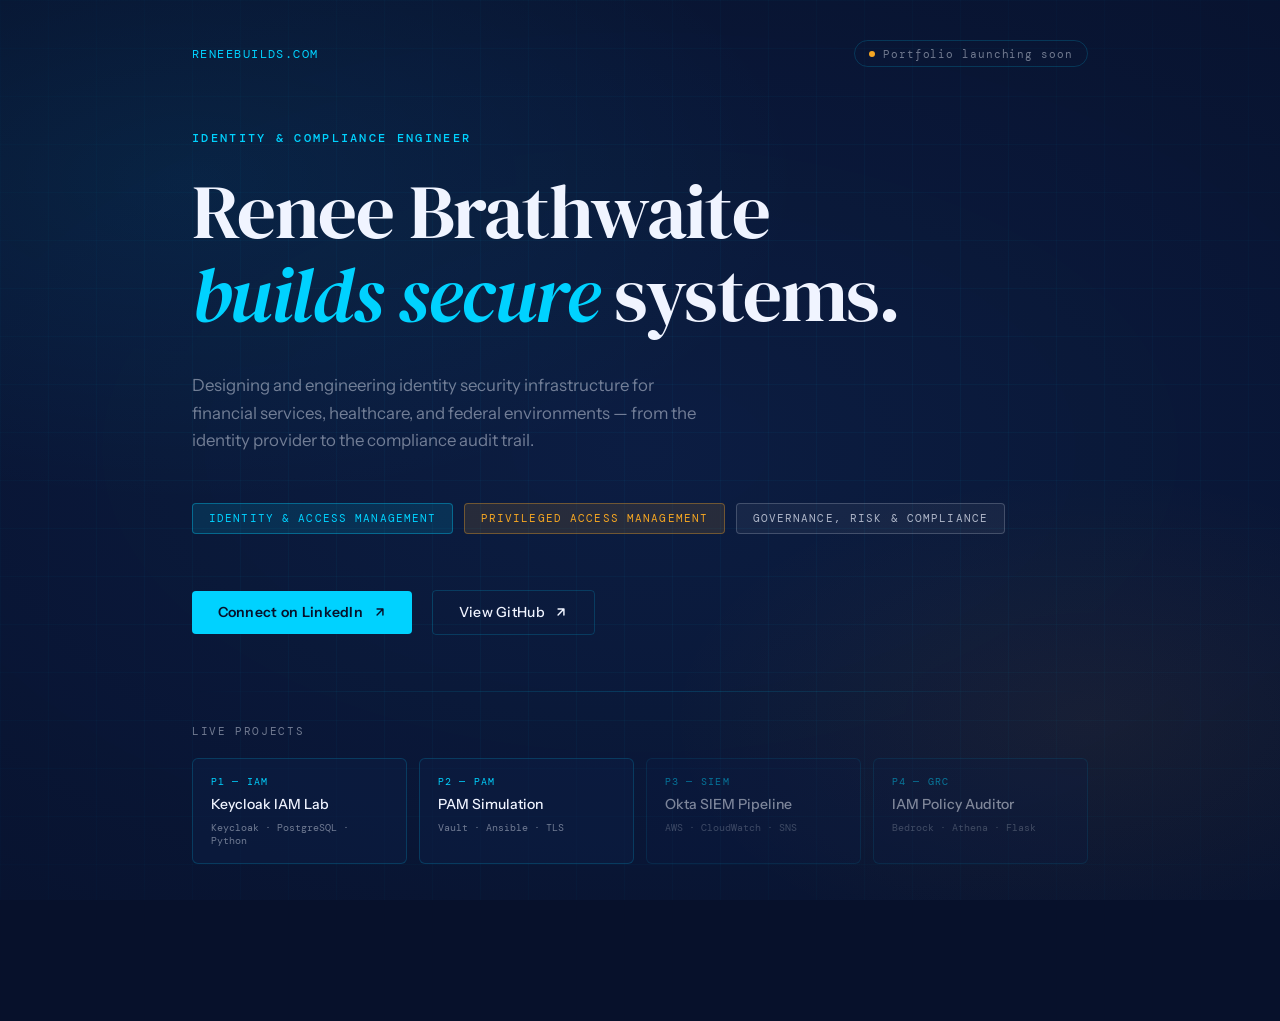
==== index.html @ a8772c2e "feat: initial coming soon landing page" ====
<!DOCTYPE html>
<html lang="en">
<head>
  <meta charset="UTF-8" />
  <meta name="viewport" content="width=device-width, initial-scale=1.0" />
  <title>Renee Brathwaite — Identity & Compliance Engineer</title>
  <meta name="description" content="Renee Brathwaite — Identity & Compliance Engineer specializing in IAM, PAM, and GRC for financial services, healthcare, and federal environments." />
  <link rel="preconnect" href="https://fonts.googleapis.com" />
  <link rel="preconnect" href="https://fonts.gstatic.com" crossorigin />
  <link href="https://fonts.googleapis.com/css2?family=DM+Serif+Display:ital@0;1&family=DM+Mono:wght@300;400;500&family=Instrument+Sans:wght@400;500;600&display=swap" rel="stylesheet" />
  <style>
    *, *::before, *::after { box-sizing: border-box; margin: 0; padding: 0; }

    :root {
      --navy:      #07112B;
      --navy-mid:  #0D1F45;
      --navy-lite: #162B5E;
      --cyan:      #00D2FF;
      --cyan-dim:  rgba(0, 210, 255, 0.12);
      --gold:      #F5A623;
      --gold-dim:  rgba(245, 166, 35, 0.12);
      --white:     #F0F4FF;
      --muted:     rgba(240, 244, 255, 0.45);
      --border:    rgba(0, 210, 255, 0.18);
    }

    html, body {
      height: 100%;
      background: var(--navy);
      color: var(--white);
      font-family: 'Instrument Sans', sans-serif;
      overflow-x: hidden;
    }

    /* ── Background ── */
    .bg {
      position: fixed; inset: 0; z-index: 0;
      background:
        radial-gradient(ellipse 80% 60% at 15% 20%, rgba(0,210,255,0.07) 0%, transparent 60%),
        radial-gradient(ellipse 60% 50% at 85% 80%, rgba(245,166,35,0.06) 0%, transparent 55%),
        radial-gradient(ellipse 100% 80% at 50% 50%, rgba(13,31,69,0.9) 0%, var(--navy) 100%);
    }

    .grid-overlay {
      position: fixed; inset: 0; z-index: 0;
      background-image:
        linear-gradient(rgba(0,210,255,0.04) 1px, transparent 1px),
        linear-gradient(90deg, rgba(0,210,255,0.04) 1px, transparent 1px);
      background-size: 48px 48px;
      mask-image: radial-gradient(ellipse 90% 90% at 50% 50%, black 30%, transparent 100%);
    }

    /* ── Layout ── */
    .wrapper {
      position: relative; z-index: 1;
      min-height: 100vh;
      display: grid;
      grid-template-rows: auto 1fr auto;
      grid-template-columns: 1fr;
      max-width: 960px;
      margin: 0 auto;
      padding: 0 2rem;
    }

    /* ── Header ── */
    header {
      padding: 2.5rem 0 0;
      display: flex;
      align-items: center;
      justify-content: space-between;
      opacity: 0;
      animation: fadeUp 0.8s ease 0.1s forwards;
    }

    .logo {
      font-family: 'DM Mono', monospace;
      font-size: 0.75rem;
      font-weight: 400;
      color: var(--cyan);
      letter-spacing: 0.12em;
      text-transform: uppercase;
    }

    .status-pill {
      display: flex;
      align-items: center;
      gap: 0.5rem;
      font-family: 'DM Mono', monospace;
      font-size: 0.7rem;
      color: var(--muted);
      letter-spacing: 0.08em;
      border: 1px solid var(--border);
      border-radius: 100px;
      padding: 0.35rem 0.9rem;
    }

    .pulse {
      width: 6px; height: 6px;
      border-radius: 50%;
      background: var(--gold);
      animation: pulse 2s ease infinite;
    }

    /* ── Main ── */
    main {
      display: flex;
      flex-direction: column;
      justify-content: center;
      padding: 4rem 0;
    }

    .eyebrow {
      font-family: 'DM Mono', monospace;
      font-size: 0.72rem;
      font-weight: 500;
      color: var(--cyan);
      letter-spacing: 0.2em;
      text-transform: uppercase;
      margin-bottom: 1.5rem;
      opacity: 0;
      animation: fadeUp 0.8s ease 0.25s forwards;
    }

    h1 {
      font-family: 'DM Serif Display', serif;
      font-size: clamp(2.8rem, 6vw, 5rem);
      font-weight: 400;
      line-height: 1.08;
      letter-spacing: -0.02em;
      margin-bottom: 0.25rem;
      opacity: 0;
      animation: fadeUp 0.8s ease 0.35s forwards;
    }

    h1 em {
      font-style: italic;
      color: var(--cyan);
    }

    .name-line {
      display: block;
      color: var(--white);
    }

    .tagline {
      font-size: 1.05rem;
      color: var(--muted);
      line-height: 1.65;
      max-width: 520px;
      margin: 2rem 0 3rem;
      opacity: 0;
      animation: fadeUp 0.8s ease 0.5s forwards;
    }

    /* ── Track badges ── */
    .tracks {
      display: flex;
      flex-wrap: wrap;
      gap: 0.65rem;
      margin-bottom: 3.5rem;
      opacity: 0;
      animation: fadeUp 0.8s ease 0.65s forwards;
    }

    .track {
      font-family: 'DM Mono', monospace;
      font-size: 0.7rem;
      letter-spacing: 0.1em;
      text-transform: uppercase;
      padding: 0.45rem 1rem;
      border-radius: 4px;
      border: 1px solid;
    }

    .track-iam {
      color: var(--cyan);
      border-color: rgba(0,210,255,0.35);
      background: var(--cyan-dim);
    }

    .track-pam {
      color: var(--gold);
      border-color: rgba(245,166,35,0.35);
      background: var(--gold-dim);
    }

    .track-grc {
      color: rgba(240,244,255,0.7);
      border-color: rgba(240,244,255,0.2);
      background: rgba(240,244,255,0.05);
    }

    /* ── CTA ── */
    .cta-row {
      display: flex;
      align-items: center;
      gap: 1.25rem;
      flex-wrap: wrap;
      opacity: 0;
      animation: fadeUp 0.8s ease 0.8s forwards;
    }

    .btn-primary {
      display: inline-flex;
      align-items: center;
      gap: 0.6rem;
      background: var(--cyan);
      color: var(--navy);
      font-family: 'Instrument Sans', sans-serif;
      font-size: 0.875rem;
      font-weight: 600;
      padding: 0.8rem 1.6rem;
      border-radius: 4px;
      text-decoration: none;
      letter-spacing: 0.02em;
      transition: opacity 0.2s, transform 0.2s;
    }

    .btn-primary:hover { opacity: 0.88; transform: translateY(-1px); }

    .btn-ghost {
      display: inline-flex;
      align-items: center;
      gap: 0.6rem;
      color: var(--white);
      font-family: 'Instrument Sans', sans-serif;
      font-size: 0.875rem;
      font-weight: 500;
      padding: 0.8rem 1.6rem;
      border-radius: 4px;
      border: 1px solid var(--border);
      text-decoration: none;
      letter-spacing: 0.02em;
      transition: border-color 0.2s, color 0.2s, transform 0.2s;
    }

    .btn-ghost:hover {
      border-color: var(--cyan);
      color: var(--cyan);
      transform: translateY(-1px);
    }

    /* ── Divider ── */
    .divider {
      width: 100%;
      height: 1px;
      background: linear-gradient(90deg, transparent, var(--border), transparent);
      margin: 3.5rem 0 2rem;
      opacity: 0;
      animation: fadeUp 0.8s ease 0.95s forwards;
    }

    /* ── Projects preview ── */
    .projects-label {
      font-family: 'DM Mono', monospace;
      font-size: 0.68rem;
      color: var(--muted);
      letter-spacing: 0.15em;
      text-transform: uppercase;
      margin-bottom: 1.25rem;
      opacity: 0;
      animation: fadeUp 0.8s ease 1.05s forwards;
    }

    .project-list {
      display: grid;
      grid-template-columns: repeat(auto-fit, minmax(200px, 1fr));
      gap: 0.75rem;
      opacity: 0;
      animation: fadeUp 0.8s ease 1.15s forwards;
    }

    .project-card {
      border: 1px solid var(--border);
      border-radius: 6px;
      padding: 1rem 1.1rem;
      background: rgba(13,31,69,0.5);
      backdrop-filter: blur(8px);
      text-decoration: none;
      transition: border-color 0.2s, background 0.2s, transform 0.2s;
    }

    .project-card:hover {
      border-color: rgba(0,210,255,0.4);
      background: rgba(0,210,255,0.06);
      transform: translateY(-2px);
    }

    .project-card .p-label {
      font-family: 'DM Mono', monospace;
      font-size: 0.65rem;
      color: var(--cyan);
      letter-spacing: 0.12em;
      text-transform: uppercase;
      margin-bottom: 0.4rem;
    }

    .project-card .p-name {
      font-size: 0.875rem;
      font-weight: 500;
      color: var(--white);
      line-height: 1.4;
    }

    .project-card .p-tech {
      font-family: 'DM Mono', monospace;
      font-size: 0.65rem;
      color: var(--muted);
      margin-top: 0.4rem;
    }

    /* ── Footer ── */
    footer {
      padding: 2rem 0 2.5rem;
      display: flex;
      align-items: center;
      justify-content: space-between;
      flex-wrap: wrap;
      gap: 1rem;
      opacity: 0;
      animation: fadeUp 0.8s ease 1.3s forwards;
    }

    .footer-copy {
      font-family: 'DM Mono', monospace;
      font-size: 0.68rem;
      color: var(--muted);
      letter-spacing: 0.06em;
    }

    .footer-frameworks {
      display: flex;
      gap: 0.75rem;
      flex-wrap: wrap;
    }

    .fw-tag {
      font-family: 'DM Mono', monospace;
      font-size: 0.62rem;
      color: var(--muted);
      letter-spacing: 0.08em;
      border: 1px solid rgba(240,244,255,0.1);
      border-radius: 3px;
      padding: 0.2rem 0.5rem;
    }

    /* ── Animations ── */
    @keyframes fadeUp {
      from { opacity: 0; transform: translateY(16px); }
      to   { opacity: 1; transform: translateY(0); }
    }

    @keyframes pulse {
      0%, 100% { opacity: 1; transform: scale(1); }
      50%       { opacity: 0.4; transform: scale(0.85); }
    }

    /* ── Responsive ── */
    @media (max-width: 600px) {
      .wrapper { padding: 0 1.25rem; }
      h1 { font-size: 2.4rem; }
      .status-pill { display: none; }
      .project-list { grid-template-columns: 1fr 1fr; }
    }
  </style>
</head>
<body>

<div class="bg"></div>
<div class="grid-overlay"></div>

<div class="wrapper">

  <header>
    <div class="logo">reneebuilds.com</div>
    <div class="status-pill">
      <span class="pulse"></span>
      Portfolio launching soon
    </div>
  </header>

  <main>
    <p class="eyebrow">Identity &amp; Compliance Engineer</p>

    <h1>
      <span class="name-line">Renee Brathwaite</span>
      <em>builds secure</em> systems.
    </h1>

    <p class="tagline">
      Designing and engineering identity security infrastructure for financial services, healthcare, and federal environments — from the identity provider to the compliance audit trail.
    </p>

    <div class="tracks">
      <span class="track track-iam">Identity &amp; Access Management</span>
      <span class="track track-pam">Privileged Access Management</span>
      <span class="track track-grc">Governance, Risk &amp; Compliance</span>
    </div>

    <div class="cta-row">
      <a href="https://www.linkedin.com/in/reneebuilds" class="btn-primary" target="_blank" rel="noopener">
        Connect on LinkedIn
        <svg width="14" height="14" viewBox="0 0 24 24" fill="none" stroke="currentColor" stroke-width="2.5" stroke-linecap="round" stroke-linejoin="round"><path d="M7 17L17 7M7 7h10v10"/></svg>
      </a>
      <a href="https://github.com/ReneeBuildsTech" class="btn-ghost" target="_blank" rel="noopener">
        View GitHub
        <svg width="14" height="14" viewBox="0 0 24 24" fill="none" stroke="currentColor" stroke-width="2.5" stroke-linecap="round" stroke-linejoin="round"><path d="M7 17L17 7M7 7h10v10"/></svg>
      </a>
    </div>

    <div class="divider"></div>

    <p class="projects-label">Live projects</p>

    <div class="project-list">
      <a href="https://github.com/ReneeBuildsTech/keycloak-iam-lab" class="project-card" target="_blank" rel="noopener">
        <div class="p-label">P1 — IAM</div>
        <div class="p-name">Keycloak IAM Lab</div>
        <div class="p-tech">Keycloak · PostgreSQL · Python</div>
      </a>
      <a href="https://github.com/ReneeBuildsTech/pam-sim" class="project-card" target="_blank" rel="noopener">
        <div class="p-label">P2 — PAM</div>
        <div class="p-name">PAM Simulation</div>
        <div class="p-tech">Vault · Ansible · TLS</div>
      </a>
      <div class="project-card" style="cursor:default; opacity:0.5;">
        <div class="p-label">P3 — SIEM</div>
        <div class="p-name">Okta SIEM Pipeline</div>
        <div class="p-tech">AWS · CloudWatch · SNS</div>
      </div>
      <div class="project-card" style="cursor:default; opacity:0.5;">
        <div class="p-label">P4 — GRC</div>
        <div class="p-name">IAM Policy Auditor</div>
        <div class="p-tech">Bedrock · Athena · Flask</div>
      </div>
    </div>
  </main>

  <footer>
    <span class="footer-copy">© 2026 Renee Brathwaite · reneebuilds.com</span>
    <div class="footer-frameworks">
      <span class="fw-tag">PCI DSS v4.0</span>
      <span class="fw-tag">NIST 800-53</span>
      <span class="fw-tag">SOX ITGC</span>
      <span class="fw-tag">ISO 27001</span>
      <span class="fw-tag">HIPAA</span>
    </div>
  </footer>

</div>

</body>
</html>
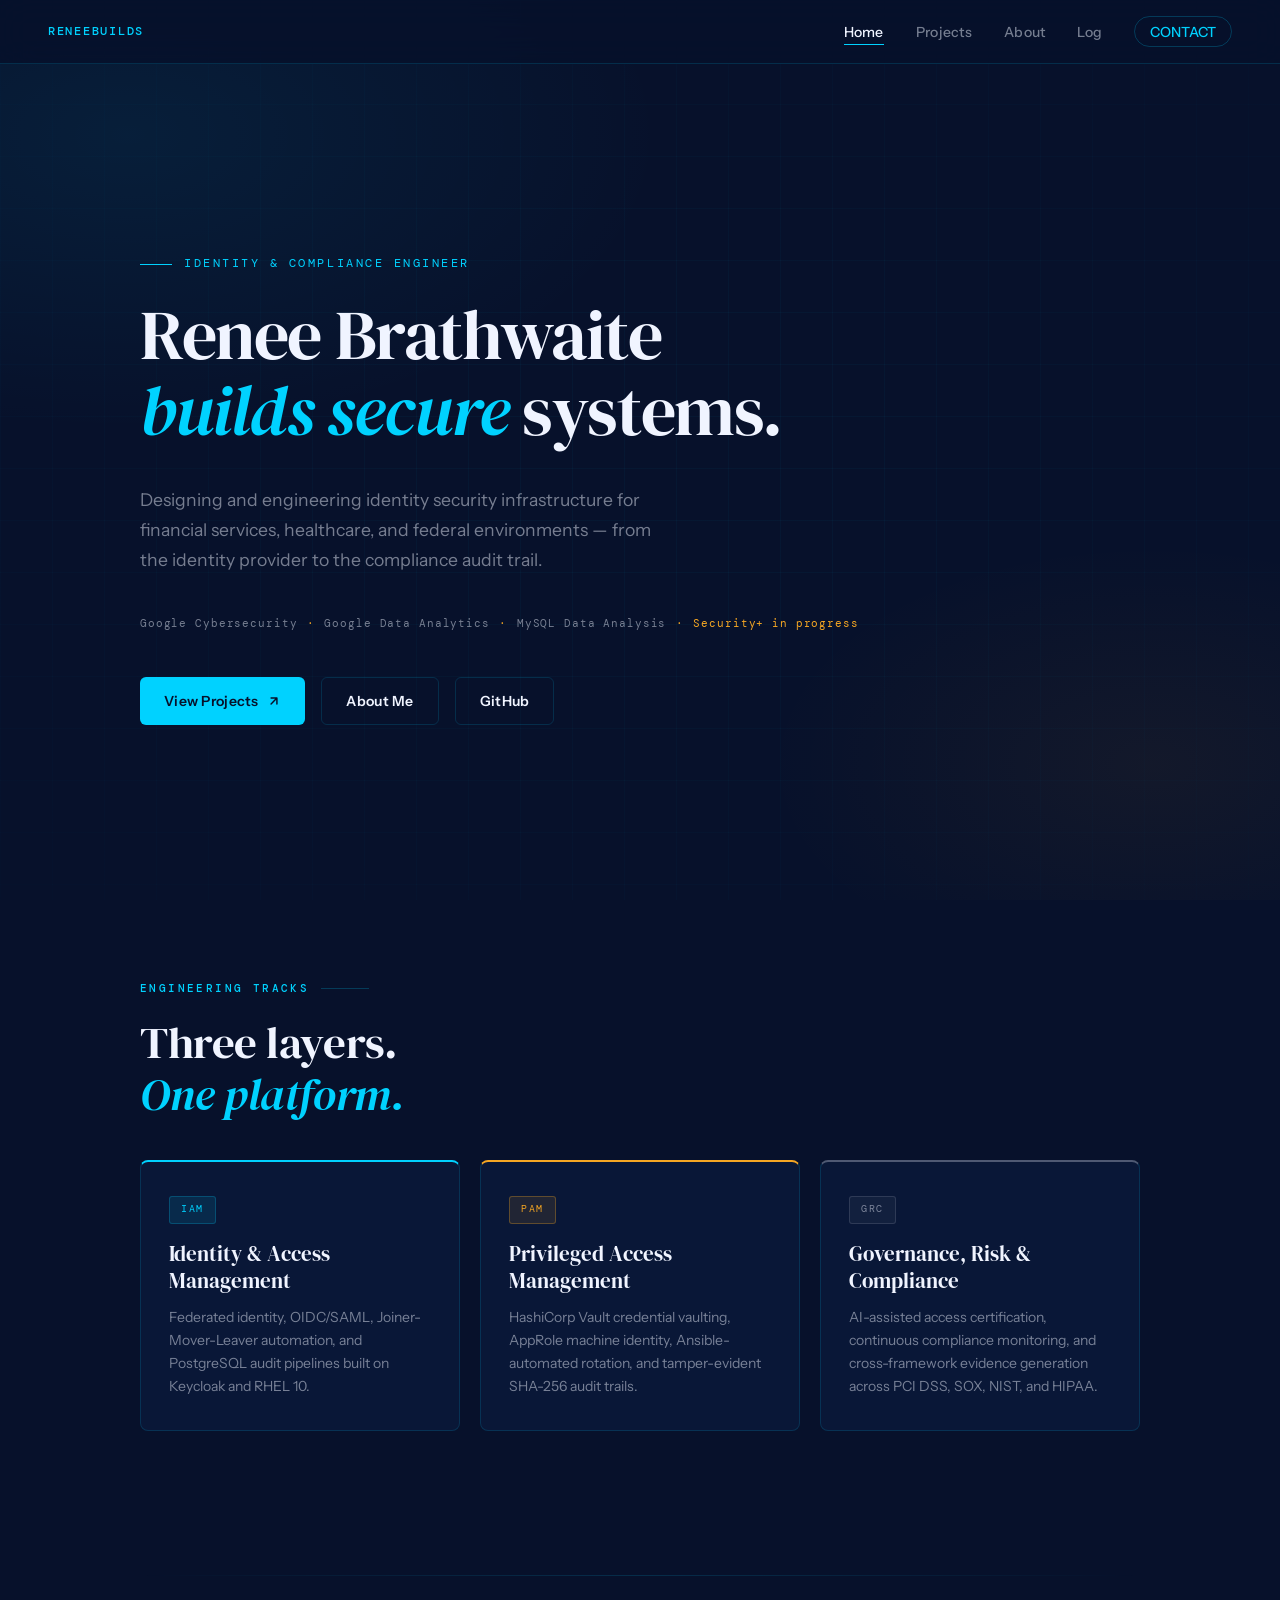
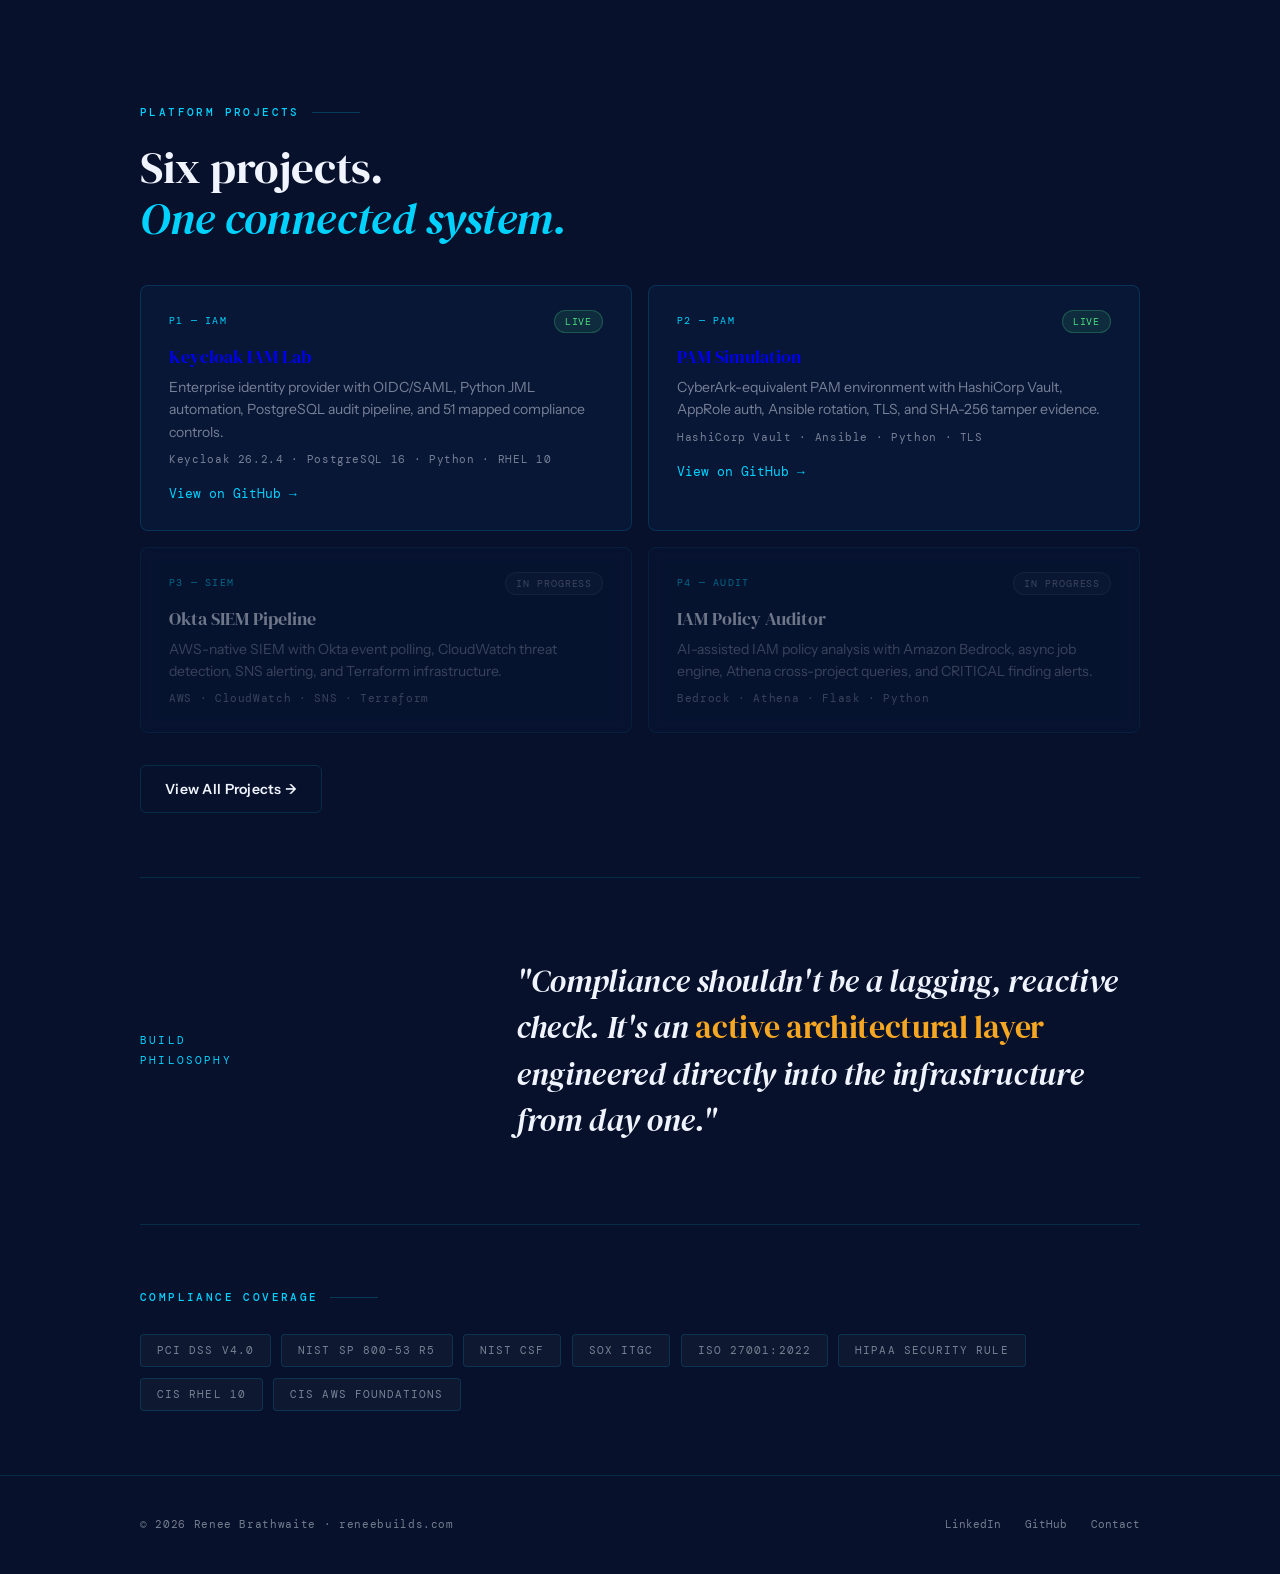
==== commit e79d3ed1: "Add files via upload" ====
--- a/index.html
+++ b/index.html
@@ -4,450 +4,163 @@
   <meta charset="UTF-8" />
   <meta name="viewport" content="width=device-width, initial-scale=1.0" />
   <title>Renee Brathwaite — Identity & Compliance Engineer</title>
-  <meta name="description" content="Renee Brathwaite — Identity & Compliance Engineer specializing in IAM, PAM, and GRC for financial services, healthcare, and federal environments." />
+  <meta name="description" content="Identity and Compliance Engineer bridging the gap between low-level system configuration and high-level institutional governance." />
   <link rel="preconnect" href="https://fonts.googleapis.com" />
   <link rel="preconnect" href="https://fonts.gstatic.com" crossorigin />
   <link href="https://fonts.googleapis.com/css2?family=DM+Serif+Display:ital@0;1&family=DM+Mono:wght@300;400;500&family=Instrument+Sans:wght@400;500;600&display=swap" rel="stylesheet" />
+  <link rel="stylesheet" href="style.css" />
   <style>
-    *, *::before, *::after { box-sizing: border-box; margin: 0; padding: 0; }
-
-    :root {
-      --navy:      #07112B;
-      --navy-mid:  #0D1F45;
-      --navy-lite: #162B5E;
-      --cyan:      #00D2FF;
-      --cyan-dim:  rgba(0, 210, 255, 0.12);
-      --gold:      #F5A623;
-      --gold-dim:  rgba(245, 166, 35, 0.12);
-      --white:     #F0F4FF;
-      --muted:     rgba(240, 244, 255, 0.45);
-      --border:    rgba(0, 210, 255, 0.18);
-    }
-
-    html, body {
-      height: 100%;
-      background: var(--navy);
-      color: var(--white);
-      font-family: 'Instrument Sans', sans-serif;
-      overflow-x: hidden;
-    }
-
-    /* ── Background ── */
-    .bg {
-      position: fixed; inset: 0; z-index: 0;
-      background:
-        radial-gradient(ellipse 80% 60% at 15% 20%, rgba(0,210,255,0.07) 0%, transparent 60%),
-        radial-gradient(ellipse 60% 50% at 85% 80%, rgba(245,166,35,0.06) 0%, transparent 55%),
-        radial-gradient(ellipse 100% 80% at 50% 50%, rgba(13,31,69,0.9) 0%, var(--navy) 100%);
-    }
-
-    .grid-overlay {
-      position: fixed; inset: 0; z-index: 0;
-      background-image:
-        linear-gradient(rgba(0,210,255,0.04) 1px, transparent 1px),
-        linear-gradient(90deg, rgba(0,210,255,0.04) 1px, transparent 1px);
-      background-size: 48px 48px;
-      mask-image: radial-gradient(ellipse 90% 90% at 50% 50%, black 30%, transparent 100%);
-    }
-
-    /* ── Layout ── */
-    .wrapper {
-      position: relative; z-index: 1;
-      min-height: 100vh;
-      display: grid;
-      grid-template-rows: auto 1fr auto;
-      grid-template-columns: 1fr;
-      max-width: 960px;
-      margin: 0 auto;
-      padding: 0 2rem;
-    }
-
-    /* ── Header ── */
-    header {
-      padding: 2.5rem 0 0;
-      display: flex;
-      align-items: center;
-      justify-content: space-between;
-      opacity: 0;
-      animation: fadeUp 0.8s ease 0.1s forwards;
-    }
-
-    .logo {
-      font-family: 'DM Mono', monospace;
-      font-size: 0.75rem;
-      font-weight: 400;
-      color: var(--cyan);
-      letter-spacing: 0.12em;
-      text-transform: uppercase;
-    }
-
-    .status-pill {
-      display: flex;
-      align-items: center;
-      gap: 0.5rem;
-      font-family: 'DM Mono', monospace;
-      font-size: 0.7rem;
-      color: var(--muted);
-      letter-spacing: 0.08em;
-      border: 1px solid var(--border);
-      border-radius: 100px;
-      padding: 0.35rem 0.9rem;
-    }
-
-    .pulse {
-      width: 6px; height: 6px;
-      border-radius: 50%;
-      background: var(--gold);
-      animation: pulse 2s ease infinite;
-    }
-
-    /* ── Main ── */
-    main {
-      display: flex;
-      flex-direction: column;
-      justify-content: center;
-      padding: 4rem 0;
-    }
-
-    .eyebrow {
-      font-family: 'DM Mono', monospace;
-      font-size: 0.72rem;
-      font-weight: 500;
-      color: var(--cyan);
-      letter-spacing: 0.2em;
-      text-transform: uppercase;
-      margin-bottom: 1.5rem;
-      opacity: 0;
-      animation: fadeUp 0.8s ease 0.25s forwards;
-    }
-
-    h1 {
-      font-family: 'DM Serif Display', serif;
-      font-size: clamp(2.8rem, 6vw, 5rem);
-      font-weight: 400;
-      line-height: 1.08;
-      letter-spacing: -0.02em;
-      margin-bottom: 0.25rem;
-      opacity: 0;
-      animation: fadeUp 0.8s ease 0.35s forwards;
-    }
-
-    h1 em {
-      font-style: italic;
-      color: var(--cyan);
-    }
-
-    .name-line {
-      display: block;
-      color: var(--white);
-    }
-
-    .tagline {
-      font-size: 1.05rem;
-      color: var(--muted);
-      line-height: 1.65;
-      max-width: 520px;
-      margin: 2rem 0 3rem;
-      opacity: 0;
-      animation: fadeUp 0.8s ease 0.5s forwards;
-    }
-
-    /* ── Track badges ── */
-    .tracks {
-      display: flex;
-      flex-wrap: wrap;
-      gap: 0.65rem;
-      margin-bottom: 3.5rem;
-      opacity: 0;
-      animation: fadeUp 0.8s ease 0.65s forwards;
-    }
-
-    .track {
-      font-family: 'DM Mono', monospace;
-      font-size: 0.7rem;
-      letter-spacing: 0.1em;
-      text-transform: uppercase;
-      padding: 0.45rem 1rem;
-      border-radius: 4px;
-      border: 1px solid;
-    }
-
-    .track-iam {
-      color: var(--cyan);
-      border-color: rgba(0,210,255,0.35);
-      background: var(--cyan-dim);
-    }
-
-    .track-pam {
-      color: var(--gold);
-      border-color: rgba(245,166,35,0.35);
-      background: var(--gold-dim);
-    }
-
-    .track-grc {
-      color: rgba(240,244,255,0.7);
-      border-color: rgba(240,244,255,0.2);
-      background: rgba(240,244,255,0.05);
-    }
-
-    /* ── CTA ── */
-    .cta-row {
-      display: flex;
-      align-items: center;
-      gap: 1.25rem;
-      flex-wrap: wrap;
-      opacity: 0;
-      animation: fadeUp 0.8s ease 0.8s forwards;
-    }
-
-    .btn-primary {
-      display: inline-flex;
-      align-items: center;
-      gap: 0.6rem;
-      background: var(--cyan);
-      color: var(--navy);
-      font-family: 'Instrument Sans', sans-serif;
-      font-size: 0.875rem;
-      font-weight: 600;
-      padding: 0.8rem 1.6rem;
-      border-radius: 4px;
-      text-decoration: none;
-      letter-spacing: 0.02em;
-      transition: opacity 0.2s, transform 0.2s;
-    }
-
-    .btn-primary:hover { opacity: 0.88; transform: translateY(-1px); }
-
-    .btn-ghost {
-      display: inline-flex;
-      align-items: center;
-      gap: 0.6rem;
-      color: var(--white);
-      font-family: 'Instrument Sans', sans-serif;
-      font-size: 0.875rem;
-      font-weight: 500;
-      padding: 0.8rem 1.6rem;
-      border-radius: 4px;
-      border: 1px solid var(--border);
-      text-decoration: none;
-      letter-spacing: 0.02em;
-      transition: border-color 0.2s, color 0.2s, transform 0.2s;
-    }
-
-    .btn-ghost:hover {
-      border-color: var(--cyan);
-      color: var(--cyan);
-      transform: translateY(-1px);
-    }
-
-    /* ── Divider ── */
-    .divider {
-      width: 100%;
-      height: 1px;
-      background: linear-gradient(90deg, transparent, var(--border), transparent);
-      margin: 3.5rem 0 2rem;
-      opacity: 0;
-      animation: fadeUp 0.8s ease 0.95s forwards;
-    }
-
-    /* ── Projects preview ── */
-    .projects-label {
-      font-family: 'DM Mono', monospace;
-      font-size: 0.68rem;
-      color: var(--muted);
-      letter-spacing: 0.15em;
-      text-transform: uppercase;
-      margin-bottom: 1.25rem;
-      opacity: 0;
-      animation: fadeUp 0.8s ease 1.05s forwards;
-    }
-
-    .project-list {
-      display: grid;
-      grid-template-columns: repeat(auto-fit, minmax(200px, 1fr));
-      gap: 0.75rem;
-      opacity: 0;
-      animation: fadeUp 0.8s ease 1.15s forwards;
-    }
-
-    .project-card {
-      border: 1px solid var(--border);
-      border-radius: 6px;
-      padding: 1rem 1.1rem;
-      background: rgba(13,31,69,0.5);
-      backdrop-filter: blur(8px);
-      text-decoration: none;
-      transition: border-color 0.2s, background 0.2s, transform 0.2s;
-    }
-
-    .project-card:hover {
-      border-color: rgba(0,210,255,0.4);
-      background: rgba(0,210,255,0.06);
-      transform: translateY(-2px);
-    }
-
-    .project-card .p-label {
-      font-family: 'DM Mono', monospace;
-      font-size: 0.65rem;
-      color: var(--cyan);
-      letter-spacing: 0.12em;
-      text-transform: uppercase;
-      margin-bottom: 0.4rem;
-    }
-
-    .project-card .p-name {
-      font-size: 0.875rem;
-      font-weight: 500;
-      color: var(--white);
-      line-height: 1.4;
-    }
-
-    .project-card .p-tech {
-      font-family: 'DM Mono', monospace;
-      font-size: 0.65rem;
-      color: var(--muted);
-      margin-top: 0.4rem;
-    }
-
-    /* ── Footer ── */
-    footer {
-      padding: 2rem 0 2.5rem;
-      display: flex;
-      align-items: center;
-      justify-content: space-between;
-      flex-wrap: wrap;
-      gap: 1rem;
-      opacity: 0;
-      animation: fadeUp 0.8s ease 1.3s forwards;
-    }
-
-    .footer-copy {
-      font-family: 'DM Mono', monospace;
-      font-size: 0.68rem;
-      color: var(--muted);
-      letter-spacing: 0.06em;
-    }
-
-    .footer-frameworks {
-      display: flex;
-      gap: 0.75rem;
-      flex-wrap: wrap;
-    }
-
-    .fw-tag {
-      font-family: 'DM Mono', monospace;
-      font-size: 0.62rem;
-      color: var(--muted);
-      letter-spacing: 0.08em;
-      border: 1px solid rgba(240,244,255,0.1);
-      border-radius: 3px;
-      padding: 0.2rem 0.5rem;
-    }
-
-    /* ── Animations ── */
-    @keyframes fadeUp {
-      from { opacity: 0; transform: translateY(16px); }
-      to   { opacity: 1; transform: translateY(0); }
-    }
-
-    @keyframes pulse {
-      0%, 100% { opacity: 1; transform: scale(1); }
-      50%       { opacity: 0.4; transform: scale(0.85); }
-    }
-
-    /* ── Responsive ── */
-    @media (max-width: 600px) {
-      .wrapper { padding: 0 1.25rem; }
-      h1 { font-size: 2.4rem; }
-      .status-pill { display: none; }
-      .project-list { grid-template-columns: 1fr 1fr; }
-    }
+    .hero { min-height: calc(100vh - 64px); display:flex; flex-direction:column; justify-content:center; padding:5rem 0 4rem; }
+    .hero-eyebrow { font-family:var(--font-mono); font-size:0.72rem; color:var(--cyan); letter-spacing:0.22em; text-transform:uppercase; margin-bottom:1.5rem; display:flex; align-items:center; gap:0.75rem; }
+    .hero-eyebrow::before { content:''; width:32px; height:1px; background:var(--cyan); }
+    .hero h1 { margin-bottom:0.5rem; max-width:780px; }
+    .hero-sub { font-size:1.1rem; color:var(--muted); max-width:540px; line-height:1.7; margin:1.75rem 0 2.5rem; }
+    .hero-certs { font-family:var(--font-mono); font-size:0.68rem; color:var(--muted); letter-spacing:0.08em; margin-bottom:2.75rem; display:flex; align-items:center; gap:0.6rem; flex-wrap:wrap; }
+    .cert-dot { color:var(--gold); }
+    .hero-cta { display:flex; gap:1rem; flex-wrap:wrap; }
+    .tracks-grid { display:grid; grid-template-columns:repeat(3,1fr); gap:1.25rem; margin-top:2.5rem; }
+    .track-card { border:1px solid var(--border); border-radius:8px; padding:2rem 1.75rem; background:rgba(13,31,69,0.5); backdrop-filter:blur(8px); transition:border-color 0.2s,background 0.2s,transform 0.2s; }
+    .track-card:hover { transform:translateY(-4px); }
+    .track-card.iam { border-top:2px solid var(--cyan); }
+    .track-card.iam:hover { background:rgba(0,210,255,0.05); border-color:var(--cyan); }
+    .track-card.pam { border-top:2px solid var(--gold); }
+    .track-card.pam:hover { background:rgba(245,166,35,0.05); }
+    .track-card.grc { border-top:2px solid rgba(240,244,255,0.3); }
+    .track-card.grc:hover { background:rgba(240,244,255,0.04); }
+    .track-icon { font-family:var(--font-mono); font-size:0.65rem; letter-spacing:0.15em; text-transform:uppercase; margin-bottom:1rem; padding:0.3rem 0.7rem; border-radius:3px; display:inline-block; }
+    .track-icon.iam { color:var(--cyan); background:var(--cyan-dim); border:1px solid var(--cyan-border); }
+    .track-icon.pam { color:var(--gold); background:var(--gold-dim); border:1px solid var(--gold-border); }
+    .track-icon.grc { color:var(--muted); background:rgba(240,244,255,0.04); border:1px solid rgba(240,244,255,0.12); }
+    .track-card h3 { font-family:var(--font-display); font-size:1.3rem; margin-bottom:0.75rem; }
+    .track-card p { font-size:0.875rem; color:var(--muted); line-height:1.65; }
+    .projects-grid { display:grid; grid-template-columns:repeat(2,1fr); gap:1rem; margin-top:2.5rem; }
+    .proj-card { border:1px solid var(--border); border-radius:8px; padding:1.5rem 1.75rem; background:rgba(13,31,69,0.5); backdrop-filter:blur(8px); text-decoration:none; display:block; transition:border-color 0.2s,background 0.2s,transform 0.2s; }
+    .proj-card.live:hover { border-color:var(--cyan-border); background:rgba(0,210,255,0.05); transform:translateY(-3px); }
+    .proj-card.planned { opacity:0.45; cursor:default; }
+    .proj-meta { display:flex; align-items:center; justify-content:space-between; margin-bottom:0.75rem; }
+    .proj-id { font-family:var(--font-mono); font-size:0.65rem; color:var(--cyan); letter-spacing:0.12em; text-transform:uppercase; }
+    .proj-status { font-family:var(--font-mono); font-size:0.6rem; letter-spacing:0.1em; text-transform:uppercase; padding:0.2rem 0.6rem; border-radius:100px; }
+    .status-live { color:#4ADE80; background:rgba(74,222,128,0.1); border:1px solid rgba(74,222,128,0.25); }
+    .status-planned { color:var(--muted); background:rgba(240,244,255,0.04); border:1px solid rgba(240,244,255,0.1); }
+    .proj-card h3 { font-family:var(--font-display); font-size:1.15rem; margin-bottom:0.4rem; }
+    .proj-desc { font-size:0.875rem; color:var(--muted); line-height:1.6; }
+    .proj-tech { font-family:var(--font-mono); font-size:0.67rem; color:var(--muted); letter-spacing:0.06em; margin-top:0.5rem; }
+    .proj-arrow { display:inline-block; margin-top:1rem; font-size:0.8rem; color:var(--cyan); font-family:var(--font-mono); }
+    .philosophy { padding:5rem 0; border-top:1px solid var(--border); border-bottom:1px solid var(--border); }
+    .philosophy-inner { display:grid; grid-template-columns:1fr 2fr; gap:4rem; align-items:center; }
+    .phil-label { font-family:var(--font-mono); font-size:0.68rem; color:var(--cyan); letter-spacing:0.2em; text-transform:uppercase; line-height:1.8; }
+    .phil-quote { font-family:var(--font-display); font-size:clamp(1.4rem,2.8vw,2rem); font-style:italic; line-height:1.45; letter-spacing:-0.01em; }
+    .phil-quote span { color:var(--gold); font-style:normal; }
+    .fw-row { display:flex; flex-wrap:wrap; gap:0.65rem; margin-top:1.75rem; }
+    .fw-chip { font-family:var(--font-mono); font-size:0.67rem; letter-spacing:0.1em; text-transform:uppercase; padding:0.45rem 1rem; border-radius:4px; border:1px solid var(--border); color:var(--muted); background:rgba(240,244,255,0.03); transition:border-color 0.2s,color 0.2s; }
+    .fw-chip:hover { border-color:var(--cyan-border); color:var(--cyan); }
+    @media(max-width:768px){ .tracks-grid{grid-template-columns:1fr;} .projects-grid{grid-template-columns:1fr;} .philosophy-inner{grid-template-columns:1fr;gap:1.5rem;} }
   </style>
 </head>
 <body>
-
-<div class="bg"></div>
-<div class="grid-overlay"></div>
-
-<div class="wrapper">
-
-  <header>
-    <div class="logo">reneebuilds.com</div>
-    <div class="status-pill">
-      <span class="pulse"></span>
-      Portfolio launching soon
+<div class="bg-layer"></div>
+<div class="grid-layer"></div>
+<nav>
+  <a href="index.html" class="nav-logo">ReneeBuilds</a>
+  <ul class="nav-links">
+    <li><a href="index.html" class="active">Home</a></li>
+    <li><a href="projects.html">Projects</a></li>
+    <li><a href="about.html">About</a></li>
+    <li><a href="log.html">Log</a></li>
+    <li><a href="contact.html" class="nav-cta">Contact</a></li>
+  </ul>
+</nav>
+<div class="page">
+  <div class="container">
+    <section class="hero">
+      <p class="hero-eyebrow anim-1">Identity &amp; Compliance Engineer</p>
+      <h1 class="anim-2">Renee Brathwaite<br><em>builds secure</em> systems.</h1>
+      <p class="hero-sub anim-3">Designing and engineering identity security infrastructure for financial services, healthcare, and federal environments — from the identity provider to the compliance audit trail.</p>
+      <div class="hero-certs anim-4">
+        <span>Google Cybersecurity</span><span class="cert-dot">·</span>
+        <span>Google Data Analytics</span><span class="cert-dot">·</span>
+        <span>MySQL Data Analysis</span><span class="cert-dot">·</span>
+        <span style="color:var(--gold)">Security+ in progress</span>
+      </div>
+      <div class="hero-cta anim-5">
+        <a href="projects.html" class="btn btn-primary">View Projects <svg width="14" height="14" viewBox="0 0 24 24" fill="none" stroke="currentColor" stroke-width="2.5" stroke-linecap="round" stroke-linejoin="round"><path d="M7 17L17 7M7 7h10v10"/></svg></a>
+        <a href="about.html" class="btn btn-ghost">About Me</a>
+        <a href="https://github.com/ReneeBuildsTech" class="btn btn-ghost" target="_blank" rel="noopener">GitHub</a>
+      </div>
+    </section>
+    <section style="padding:5rem 0;">
+      <p class="section-label anim-1">Engineering Tracks</p>
+      <h2 class="anim-2">Three layers.<br><em>One platform.</em></h2>
+      <div class="tracks-grid anim-3">
+        <div class="track-card iam"><span class="track-icon iam">IAM</span><h3>Identity &amp; Access Management</h3><p>Federated identity, OIDC/SAML, Joiner-Mover-Leaver automation, and PostgreSQL audit pipelines built on Keycloak and RHEL 10.</p></div>
+        <div class="track-card pam"><span class="track-icon pam">PAM</span><h3>Privileged Access Management</h3><p>HashiCorp Vault credential vaulting, AppRole machine identity, Ansible-automated rotation, and tamper-evident SHA-256 audit trails.</p></div>
+        <div class="track-card grc"><span class="track-icon grc">GRC</span><h3>Governance, Risk &amp; Compliance</h3><p>AI-assisted access certification, continuous compliance monitoring, and cross-framework evidence generation across PCI DSS, SOX, NIST, and HIPAA.</p></div>
+      </div>
+    </section>
+    <div class="divider"></div>
+    <section class="section-sm">
+      <p class="section-label">Platform Projects</p>
+      <h2>Six projects.<br><em>One connected system.</em></h2>
+      <div class="projects-grid">
+        <a href="https://github.com/ReneeBuildsTech/keycloak-iam-lab" class="proj-card live" target="_blank" rel="noopener">
+          <div class="proj-meta"><span class="proj-id">P1 — IAM</span><span class="proj-status status-live">Live</span></div>
+          <h3>Keycloak IAM Lab</h3>
+          <p class="proj-desc">Enterprise identity provider with OIDC/SAML, Python JML automation, PostgreSQL audit pipeline, and 51 mapped compliance controls.</p>
+          <div class="proj-tech">Keycloak 26.2.4 · PostgreSQL 16 · Python · RHEL 10</div>
+          <span class="proj-arrow">View on GitHub →</span>
+        </a>
+        <a href="https://github.com/ReneeBuildsTech/pam-sim" class="proj-card live" target="_blank" rel="noopener">
+          <div class="proj-meta"><span class="proj-id">P2 — PAM</span><span class="proj-status status-live">Live</span></div>
+          <h3>PAM Simulation</h3>
+          <p class="proj-desc">CyberArk-equivalent PAM environment with HashiCorp Vault, AppRole auth, Ansible rotation, TLS, and SHA-256 tamper evidence.</p>
+          <div class="proj-tech">HashiCorp Vault · Ansible · Python · TLS</div>
+          <span class="proj-arrow">View on GitHub →</span>
+        </a>
+        <div class="proj-card planned">
+          <div class="proj-meta"><span class="proj-id">P3 — SIEM</span><span class="proj-status status-planned">In Progress</span></div>
+          <h3>Okta SIEM Pipeline</h3>
+          <p class="proj-desc">AWS-native SIEM with Okta event polling, CloudWatch threat detection, SNS alerting, and Terraform infrastructure.</p>
+          <div class="proj-tech">AWS · CloudWatch · SNS · Terraform</div>
+        </div>
+        <div class="proj-card planned">
+          <div class="proj-meta"><span class="proj-id">P4 — Audit</span><span class="proj-status status-planned">In Progress</span></div>
+          <h3>IAM Policy Auditor</h3>
+          <p class="proj-desc">AI-assisted IAM policy analysis with Amazon Bedrock, async job engine, Athena cross-project queries, and CRITICAL finding alerts.</p>
+          <div class="proj-tech">Bedrock · Athena · Flask · Python</div>
+        </div>
+      </div>
+      <div style="margin-top:2rem;"><a href="projects.html" class="btn btn-ghost">View All Projects →</a></div>
+    </section>
+    <section class="philosophy">
+      <div class="philosophy-inner">
+        <div class="phil-label">Build<br>Philosophy</div>
+        <blockquote class="phil-quote">"Compliance shouldn't be a lagging, reactive check. It's an <span>active architectural layer</span> engineered directly into the infrastructure from day one."</blockquote>
+      </div>
+    </section>
+    <section style="padding:4rem 0;">
+      <p class="section-label">Compliance Coverage</p>
+      <div class="fw-row">
+        <span class="fw-chip">PCI DSS v4.0</span>
+        <span class="fw-chip">NIST SP 800-53 r5</span>
+        <span class="fw-chip">NIST CSF</span>
+        <span class="fw-chip">SOX ITGC</span>
+        <span class="fw-chip">ISO 27001:2022</span>
+        <span class="fw-chip">HIPAA Security Rule</span>
+        <span class="fw-chip">CIS RHEL 10</span>
+        <span class="fw-chip">CIS AWS Foundations</span>
+      </div>
+    </section>
+  </div>
+</div>
+<footer>
+  <div class="footer-inner">
+    <span class="footer-copy">© 2026 Renee Brathwaite · reneebuilds.com</span>
+    <div style="display:flex;gap:1.5rem;">
+      <a href="https://www.linkedin.com/in/reneebuilds" style="font-family:var(--font-mono);font-size:0.68rem;color:var(--muted);text-decoration:none;" target="_blank" rel="noopener">LinkedIn</a>
+      <a href="https://github.com/ReneeBuildsTech" style="font-family:var(--font-mono);font-size:0.68rem;color:var(--muted);text-decoration:none;" target="_blank" rel="noopener">GitHub</a>
+      <a href="contact.html" style="font-family:var(--font-mono);font-size:0.68rem;color:var(--muted);text-decoration:none;">Contact</a>
     </div>
-  </header>
-
-  <main>
-    <p class="eyebrow">Identity &amp; Compliance Engineer</p>
-
-    <h1>
-      <span class="name-line">Renee Brathwaite</span>
-      <em>builds secure</em> systems.
-    </h1>
-
-    <p class="tagline">
-      Designing and engineering identity security infrastructure for financial services, healthcare, and federal environments — from the identity provider to the compliance audit trail.
-    </p>
-
-    <div class="tracks">
-      <span class="track track-iam">Identity &amp; Access Management</span>
-      <span class="track track-pam">Privileged Access Management</span>
-      <span class="track track-grc">Governance, Risk &amp; Compliance</span>
-    </div>
-
-    <div class="cta-row">
-      <a href="https://www.linkedin.com/in/reneebuilds" class="btn-primary" target="_blank" rel="noopener">
-        Connect on LinkedIn
-        <svg width="14" height="14" viewBox="0 0 24 24" fill="none" stroke="currentColor" stroke-width="2.5" stroke-linecap="round" stroke-linejoin="round"><path d="M7 17L17 7M7 7h10v10"/></svg>
-      </a>
-      <a href="https://github.com/ReneeBuildsTech" class="btn-ghost" target="_blank" rel="noopener">
-        View GitHub
-        <svg width="14" height="14" viewBox="0 0 24 24" fill="none" stroke="currentColor" stroke-width="2.5" stroke-linecap="round" stroke-linejoin="round"><path d="M7 17L17 7M7 7h10v10"/></svg>
-      </a>
-    </div>
-
-    <div class="divider"></div>
-
-    <p class="projects-label">Live projects</p>
-
-    <div class="project-list">
-      <a href="https://github.com/ReneeBuildsTech/keycloak-iam-lab" class="project-card" target="_blank" rel="noopener">
-        <div class="p-label">P1 — IAM</div>
-        <div class="p-name">Keycloak IAM Lab</div>
-        <div class="p-tech">Keycloak · PostgreSQL · Python</div>
-      </a>
-      <a href="https://github.com/ReneeBuildsTech/pam-sim" class="project-card" target="_blank" rel="noopener">
-        <div class="p-label">P2 — PAM</div>
-        <div class="p-name">PAM Simulation</div>
-        <div class="p-tech">Vault · Ansible · TLS</div>
-      </a>
-      <div class="project-card" style="cursor:default; opacity:0.5;">
-        <div class="p-label">P3 — SIEM</div>
-        <div class="p-name">Okta SIEM Pipeline</div>
-        <div class="p-tech">AWS · CloudWatch · SNS</div>
-      </div>
-      <div class="project-card" style="cursor:default; opacity:0.5;">
-        <div class="p-label">P4 — GRC</div>
-        <div class="p-name">IAM Policy Auditor</div>
-        <div class="p-tech">Bedrock · Athena · Flask</div>
-      </div>
-    </div>
-  </main>
-
-  <footer>
-    <span class="footer-copy">© 2026 Renee Brathwaite · reneebuilds.com</span>
-    <div class="footer-frameworks">
-      <span class="fw-tag">PCI DSS v4.0</span>
-      <span class="fw-tag">NIST 800-53</span>
-      <span class="fw-tag">SOX ITGC</span>
-      <span class="fw-tag">ISO 27001</span>
-      <span class="fw-tag">HIPAA</span>
-    </div>
-  </footer>
-
-</div>
-
+  </div>
+</footer>
 </body>
 </html>
--- a/style.css
+++ b/style.css
@@ -0,0 +1,308 @@
+/* ============================================
+   ReneeBuilds.com — Shared Stylesheet
+   Navy #07112B · Cyan #00D2FF · Gold #F5A623
+   ============================================ */
+
+*, *::before, *::after { box-sizing: border-box; margin: 0; padding: 0; }
+
+:root {
+  --navy:       #07112B;
+  --navy-mid:   #0D1F45;
+  --navy-lite:  #162B5E;
+  --cyan:       #00D2FF;
+  --cyan-dim:   rgba(0,210,255,0.10);
+  --cyan-border:rgba(0,210,255,0.22);
+  --gold:       #F5A623;
+  --gold-dim:   rgba(245,166,35,0.10);
+  --gold-border:rgba(245,166,35,0.30);
+  --white:      #F0F4FF;
+  --muted:      rgba(240,244,255,0.48);
+  --muted2:     rgba(240,244,255,0.25);
+  --border:     rgba(0,210,255,0.15);
+  --radius:     6px;
+  --font-display: 'DM Serif Display', serif;
+  --font-body:    'Instrument Sans', sans-serif;
+  --font-mono:    'DM Mono', monospace;
+}
+
+html { scroll-behavior: smooth; }
+
+body {
+  background: var(--navy);
+  color: var(--white);
+  font-family: var(--font-body);
+  font-size: 16px;
+  line-height: 1.6;
+  overflow-x: hidden;
+  min-height: 100vh;
+}
+
+/* ── Background ── */
+.bg-layer {
+  position: fixed; inset: 0; z-index: 0; pointer-events: none;
+  background:
+    radial-gradient(ellipse 70% 55% at 10% 15%, rgba(0,210,255,0.07) 0%, transparent 60%),
+    radial-gradient(ellipse 55% 45% at 90% 85%, rgba(245,166,35,0.05) 0%, transparent 55%),
+    var(--navy);
+}
+
+.grid-layer {
+  position: fixed; inset: 0; z-index: 0; pointer-events: none;
+  background-image:
+    linear-gradient(rgba(0,210,255,0.035) 1px, transparent 1px),
+    linear-gradient(90deg, rgba(0,210,255,0.035) 1px, transparent 1px);
+  background-size: 52px 52px;
+  mask-image: radial-gradient(ellipse 85% 85% at 50% 50%, black 20%, transparent 100%);
+}
+
+/* ── Nav ── */
+nav {
+  position: fixed; top: 0; left: 0; right: 0; z-index: 100;
+  display: flex; align-items: center; justify-content: space-between;
+  padding: 0 3rem;
+  height: 64px;
+  background: rgba(7,17,43,0.85);
+  backdrop-filter: blur(16px);
+  border-bottom: 1px solid var(--border);
+}
+
+.nav-logo {
+  font-family: var(--font-mono);
+  font-size: 0.78rem;
+  font-weight: 500;
+  color: var(--cyan);
+  letter-spacing: 0.14em;
+  text-transform: uppercase;
+  text-decoration: none;
+}
+
+.nav-links {
+  display: flex; align-items: center; gap: 2rem;
+  list-style: none;
+}
+
+.nav-links a {
+  font-family: var(--font-body);
+  font-size: 0.875rem;
+  font-weight: 500;
+  color: var(--muted);
+  text-decoration: none;
+  letter-spacing: 0.02em;
+  transition: color 0.2s;
+  position: relative;
+}
+
+.nav-links a::after {
+  content: '';
+  position: absolute; bottom: -4px; left: 0; right: 0;
+  height: 1px;
+  background: var(--cyan);
+  transform: scaleX(0);
+  transition: transform 0.2s;
+}
+
+.nav-links a:hover,
+.nav-links a.active { color: var(--white); }
+.nav-links a:hover::after,
+.nav-links a.active::after { transform: scaleX(1); }
+
+.nav-cta {
+  font-family: var(--font-mono);
+  font-size: 0.7rem;
+  font-weight: 500;
+  color: var(--cyan) !important;
+  border: 1px solid var(--cyan-border);
+  padding: 0.35rem 0.9rem;
+  border-radius: 100px;
+  letter-spacing: 0.1em;
+  text-transform: uppercase;
+  transition: background 0.2s, color 0.2s !important;
+}
+
+.nav-cta:hover {
+  background: var(--cyan) !important;
+  color: var(--navy) !important;
+}
+
+.nav-cta::after { display: none !important; }
+
+/* ── Page wrapper ── */
+.page {
+  position: relative; z-index: 1;
+  padding-top: 64px;
+  min-height: 100vh;
+}
+
+.container {
+  max-width: 1080px;
+  margin: 0 auto;
+  padding: 0 2.5rem;
+}
+
+/* ── Section spacing ── */
+.section { padding: 6rem 0; }
+.section-sm { padding: 4rem 0; }
+
+/* ── Section label ── */
+.section-label {
+  font-family: var(--font-mono);
+  font-size: 0.68rem;
+  font-weight: 500;
+  color: var(--cyan);
+  letter-spacing: 0.22em;
+  text-transform: uppercase;
+  margin-bottom: 1.25rem;
+  display: flex; align-items: center; gap: 0.75rem;
+}
+
+.section-label::after {
+  content: '';
+  flex: 1; max-width: 48px;
+  height: 1px;
+  background: var(--cyan-border);
+}
+
+/* ── Headings ── */
+h1, h2, h3 { font-family: var(--font-display); font-weight: 400; }
+
+h1 { font-size: clamp(2.6rem, 5.5vw, 4.5rem); line-height: 1.08; letter-spacing: -0.02em; }
+h2 { font-size: clamp(1.8rem, 3.5vw, 2.8rem); line-height: 1.15; letter-spacing: -0.01em; }
+h3 { font-size: 1.25rem; line-height: 1.3; }
+
+em { font-style: italic; color: var(--cyan); }
+
+/* ── Buttons ── */
+.btn {
+  display: inline-flex; align-items: center; gap: 0.55rem;
+  font-family: var(--font-body);
+  font-size: 0.875rem;
+  font-weight: 600;
+  padding: 0.75rem 1.5rem;
+  border-radius: var(--radius);
+  text-decoration: none;
+  letter-spacing: 0.02em;
+  transition: opacity 0.2s, transform 0.2s, background 0.2s, color 0.2s, border-color 0.2s;
+  cursor: pointer; border: none;
+}
+
+.btn:hover { transform: translateY(-2px); }
+
+.btn-primary {
+  background: var(--cyan);
+  color: var(--navy);
+}
+.btn-primary:hover { opacity: 0.88; }
+
+.btn-ghost {
+  background: transparent;
+  color: var(--white);
+  border: 1px solid var(--border);
+}
+.btn-ghost:hover { border-color: var(--cyan); color: var(--cyan); }
+
+.btn-gold {
+  background: var(--gold);
+  color: var(--navy);
+}
+.btn-gold:hover { opacity: 0.88; }
+
+/* ── Cards ── */
+.card {
+  background: rgba(13,31,69,0.55);
+  border: 1px solid var(--border);
+  border-radius: 8px;
+  padding: 1.75rem;
+  backdrop-filter: blur(8px);
+  transition: border-color 0.2s, background 0.2s, transform 0.2s;
+}
+
+.card:hover {
+  border-color: var(--cyan-border);
+  background: rgba(0,210,255,0.05);
+  transform: translateY(-3px);
+}
+
+/* ── Divider ── */
+.divider {
+  width: 100%;
+  height: 1px;
+  background: linear-gradient(90deg, transparent, var(--border), transparent);
+  margin: 4rem 0;
+}
+
+/* ── Tags ── */
+.tag {
+  font-family: var(--font-mono);
+  font-size: 0.65rem;
+  letter-spacing: 0.1em;
+  text-transform: uppercase;
+  padding: 0.3rem 0.7rem;
+  border-radius: 3px;
+  border: 1px solid;
+}
+
+.tag-cyan { color: var(--cyan); border-color: var(--cyan-border); background: var(--cyan-dim); }
+.tag-gold { color: var(--gold); border-color: var(--gold-border); background: var(--gold-dim); }
+.tag-muted { color: var(--muted); border-color: rgba(240,244,255,0.15); background: rgba(240,244,255,0.04); }
+
+/* ── Footer ── */
+footer {
+  position: relative; z-index: 1;
+  border-top: 1px solid var(--border);
+  padding: 2.5rem 0;
+}
+
+.footer-inner {
+  max-width: 1080px;
+  margin: 0 auto;
+  padding: 0 2.5rem;
+  display: flex;
+  align-items: center;
+  justify-content: space-between;
+  flex-wrap: wrap;
+  gap: 1rem;
+}
+
+.footer-copy {
+  font-family: var(--font-mono);
+  font-size: 0.68rem;
+  color: var(--muted);
+  letter-spacing: 0.06em;
+}
+
+.footer-fw {
+  display: flex; flex-wrap: wrap; gap: 0.5rem;
+}
+
+/* ── Animations ── */
+@keyframes fadeUp {
+  from { opacity: 0; transform: translateY(20px); }
+  to   { opacity: 1; transform: translateY(0); }
+}
+
+@keyframes fadeIn {
+  from { opacity: 0; }
+  to   { opacity: 1; }
+}
+
+@keyframes pulse {
+  0%, 100% { opacity: 1; transform: scale(1); }
+  50%       { opacity: 0.4; transform: scale(0.8); }
+}
+
+.anim-1 { opacity: 0; animation: fadeUp 0.8s ease 0.1s forwards; }
+.anim-2 { opacity: 0; animation: fadeUp 0.8s ease 0.25s forwards; }
+.anim-3 { opacity: 0; animation: fadeUp 0.8s ease 0.4s forwards; }
+.anim-4 { opacity: 0; animation: fadeUp 0.8s ease 0.55s forwards; }
+.anim-5 { opacity: 0; animation: fadeUp 0.8s ease 0.7s forwards; }
+.anim-6 { opacity: 0; animation: fadeUp 0.8s ease 0.85s forwards; }
+.anim-7 { opacity: 0; animation: fadeUp 0.8s ease 1.0s forwards; }
+
+/* ── Responsive ── */
+@media (max-width: 768px) {
+  nav { padding: 0 1.5rem; }
+  .container { padding: 0 1.25rem; }
+  .nav-links { gap: 1.25rem; }
+  .nav-links li:not(:last-child):not(:nth-last-child(2)) { display: none; }
+  .section { padding: 4rem 0; }
+}
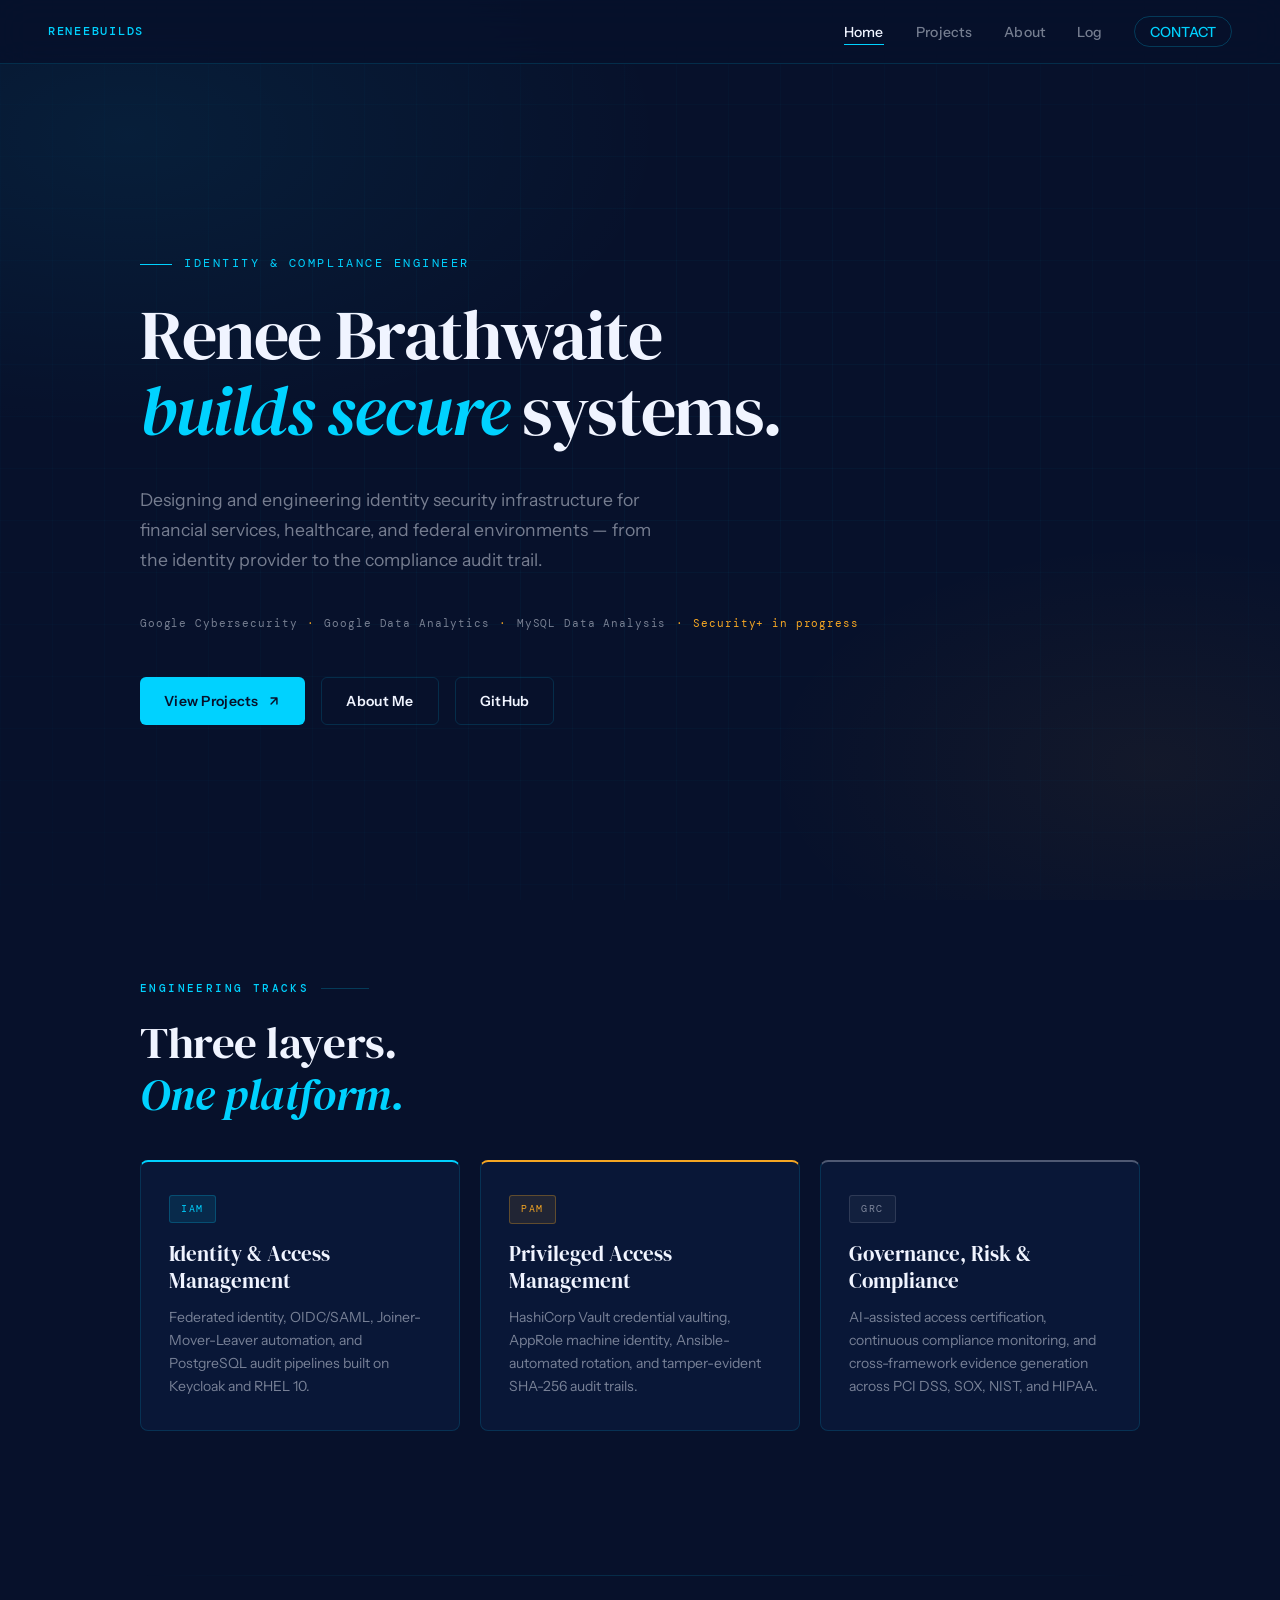
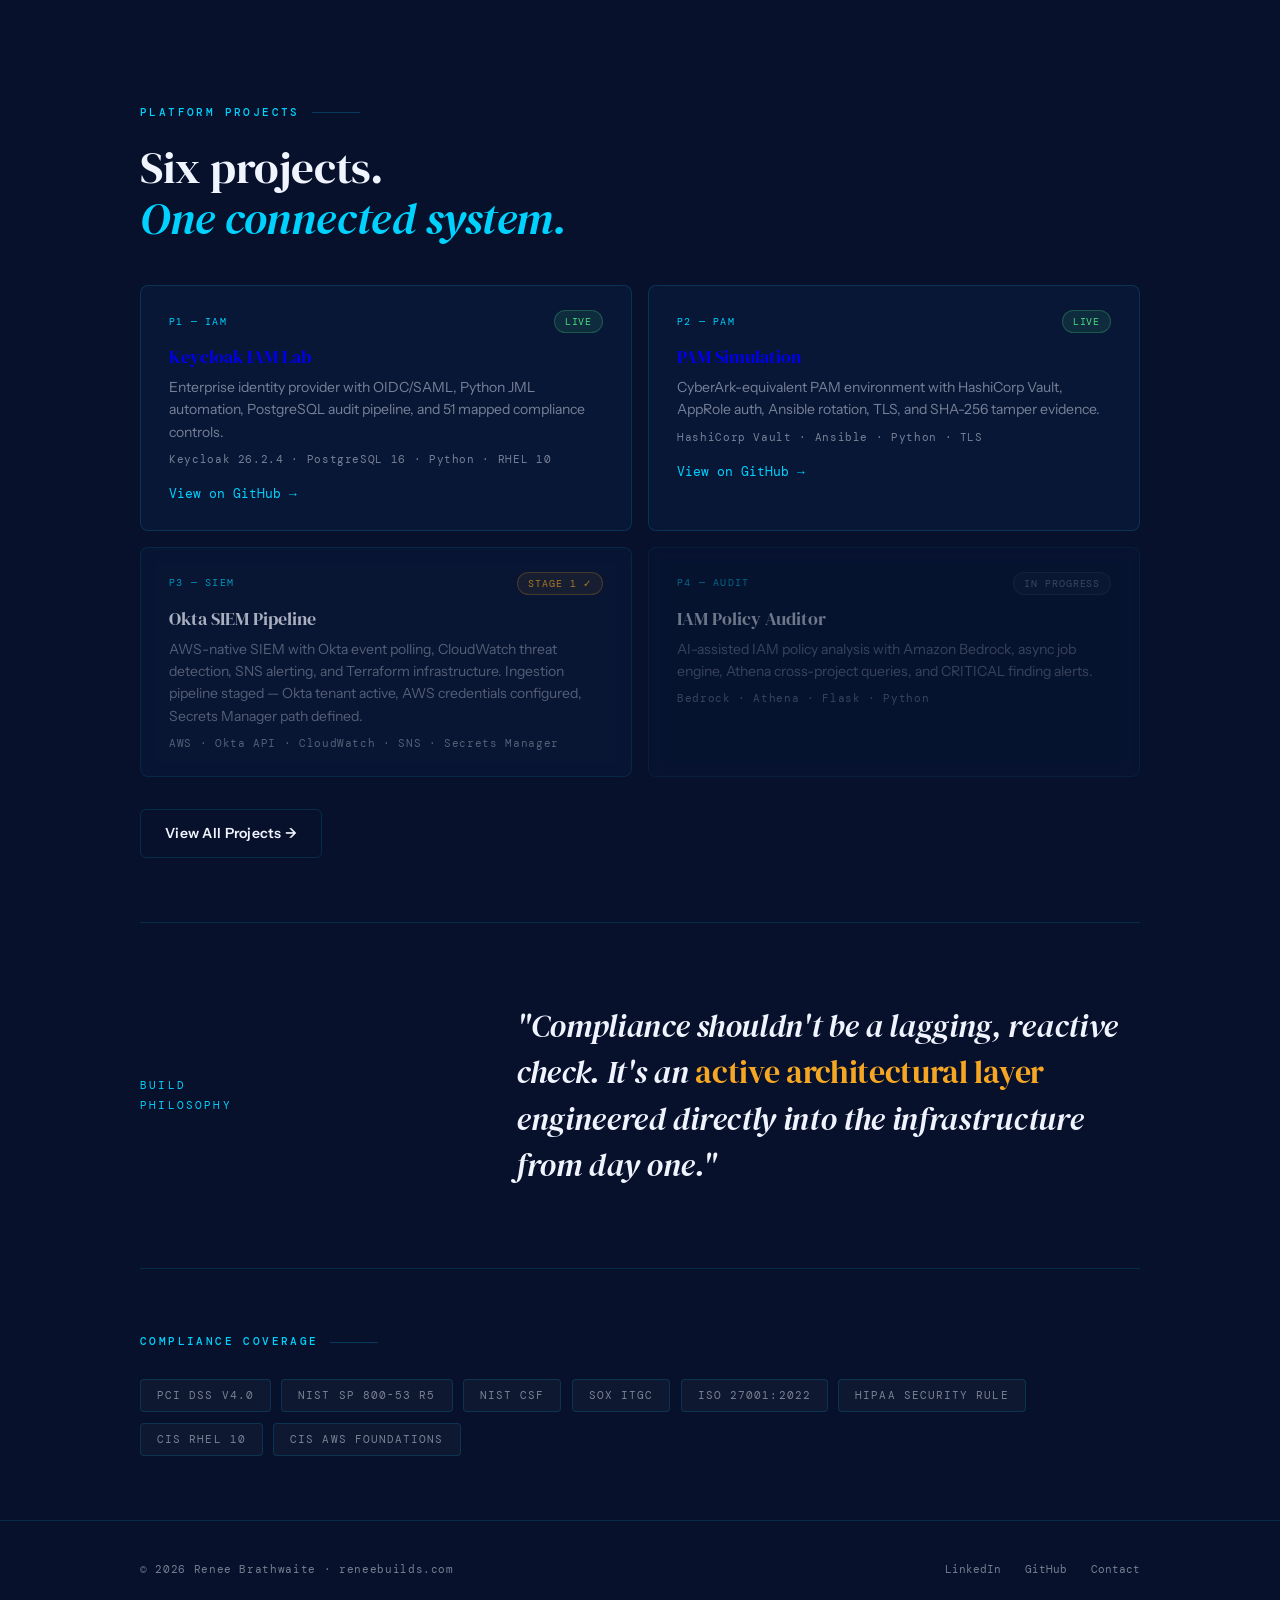
==== commit a775c903: "Move deployment assets to repository root for correct GitHub Pages routing" ====
--- a/index.html
+++ b/index.html
@@ -116,11 +116,11 @@
           <div class="proj-tech">HashiCorp Vault · Ansible · Python · TLS</div>
           <span class="proj-arrow">View on GitHub →</span>
         </a>
-        <div class="proj-card planned">
-          <div class="proj-meta"><span class="proj-id">P3 — SIEM</span><span class="proj-status status-planned">In Progress</span></div>
+        <div class="proj-card planned" style="opacity:0.7;">
+          <div class="proj-meta"><span class="proj-id">P3 — SIEM</span><span class="proj-status" style="font-family:var(--font-mono);font-size:0.6rem;letter-spacing:0.1em;text-transform:uppercase;padding:0.2rem 0.6rem;border-radius:100px;color:var(--gold);background:var(--gold-dim);border:1px solid var(--gold-border);">Stage 1 ✓</span></div>
           <h3>Okta SIEM Pipeline</h3>
-          <p class="proj-desc">AWS-native SIEM with Okta event polling, CloudWatch threat detection, SNS alerting, and Terraform infrastructure.</p>
-          <div class="proj-tech">AWS · CloudWatch · SNS · Terraform</div>
+          <p class="proj-desc">AWS-native SIEM with Okta event polling, CloudWatch threat detection, SNS alerting, and Terraform infrastructure. Ingestion pipeline staged — Okta tenant active, AWS credentials configured, Secrets Manager path defined.</p>
+          <div class="proj-tech">AWS · Okta API · CloudWatch · SNS · Secrets Manager</div>
         </div>
         <div class="proj-card planned">
           <div class="proj-meta"><span class="proj-id">P4 — Audit</span><span class="proj-status status-planned">In Progress</span></div>
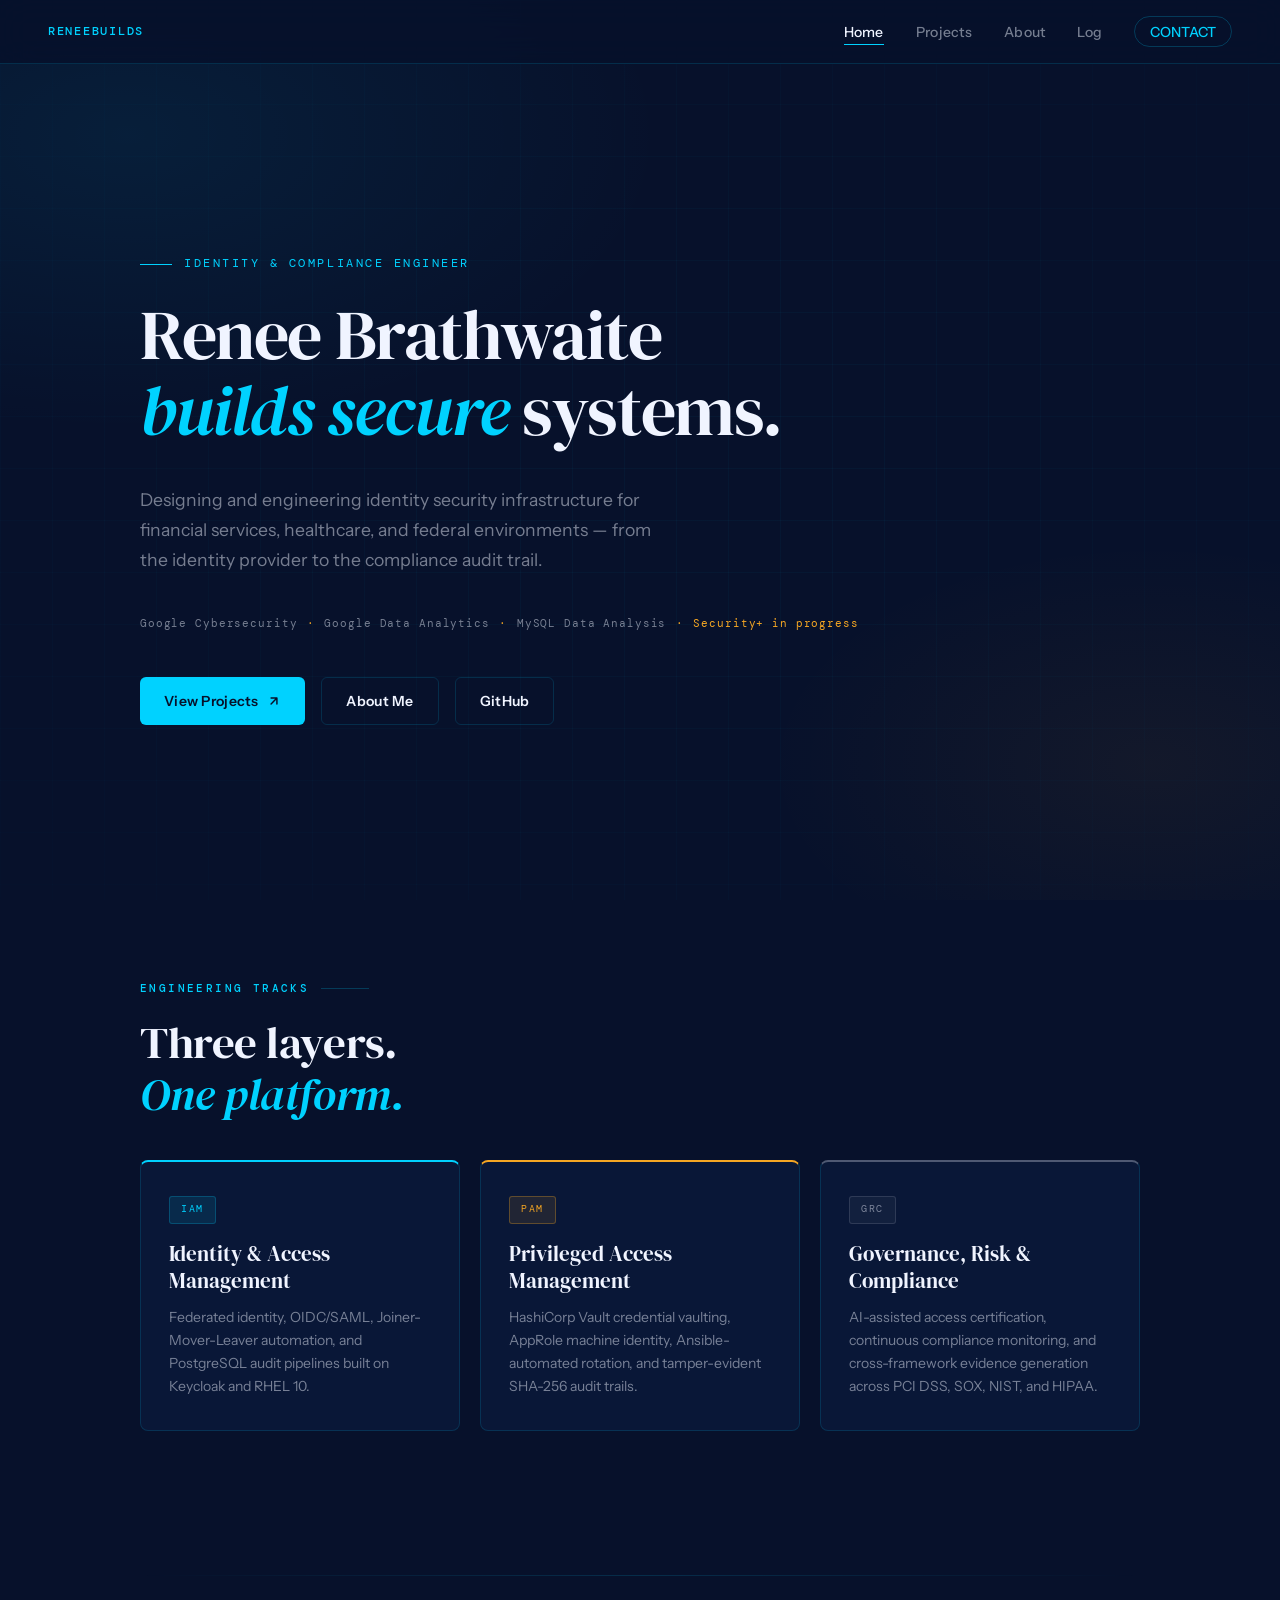
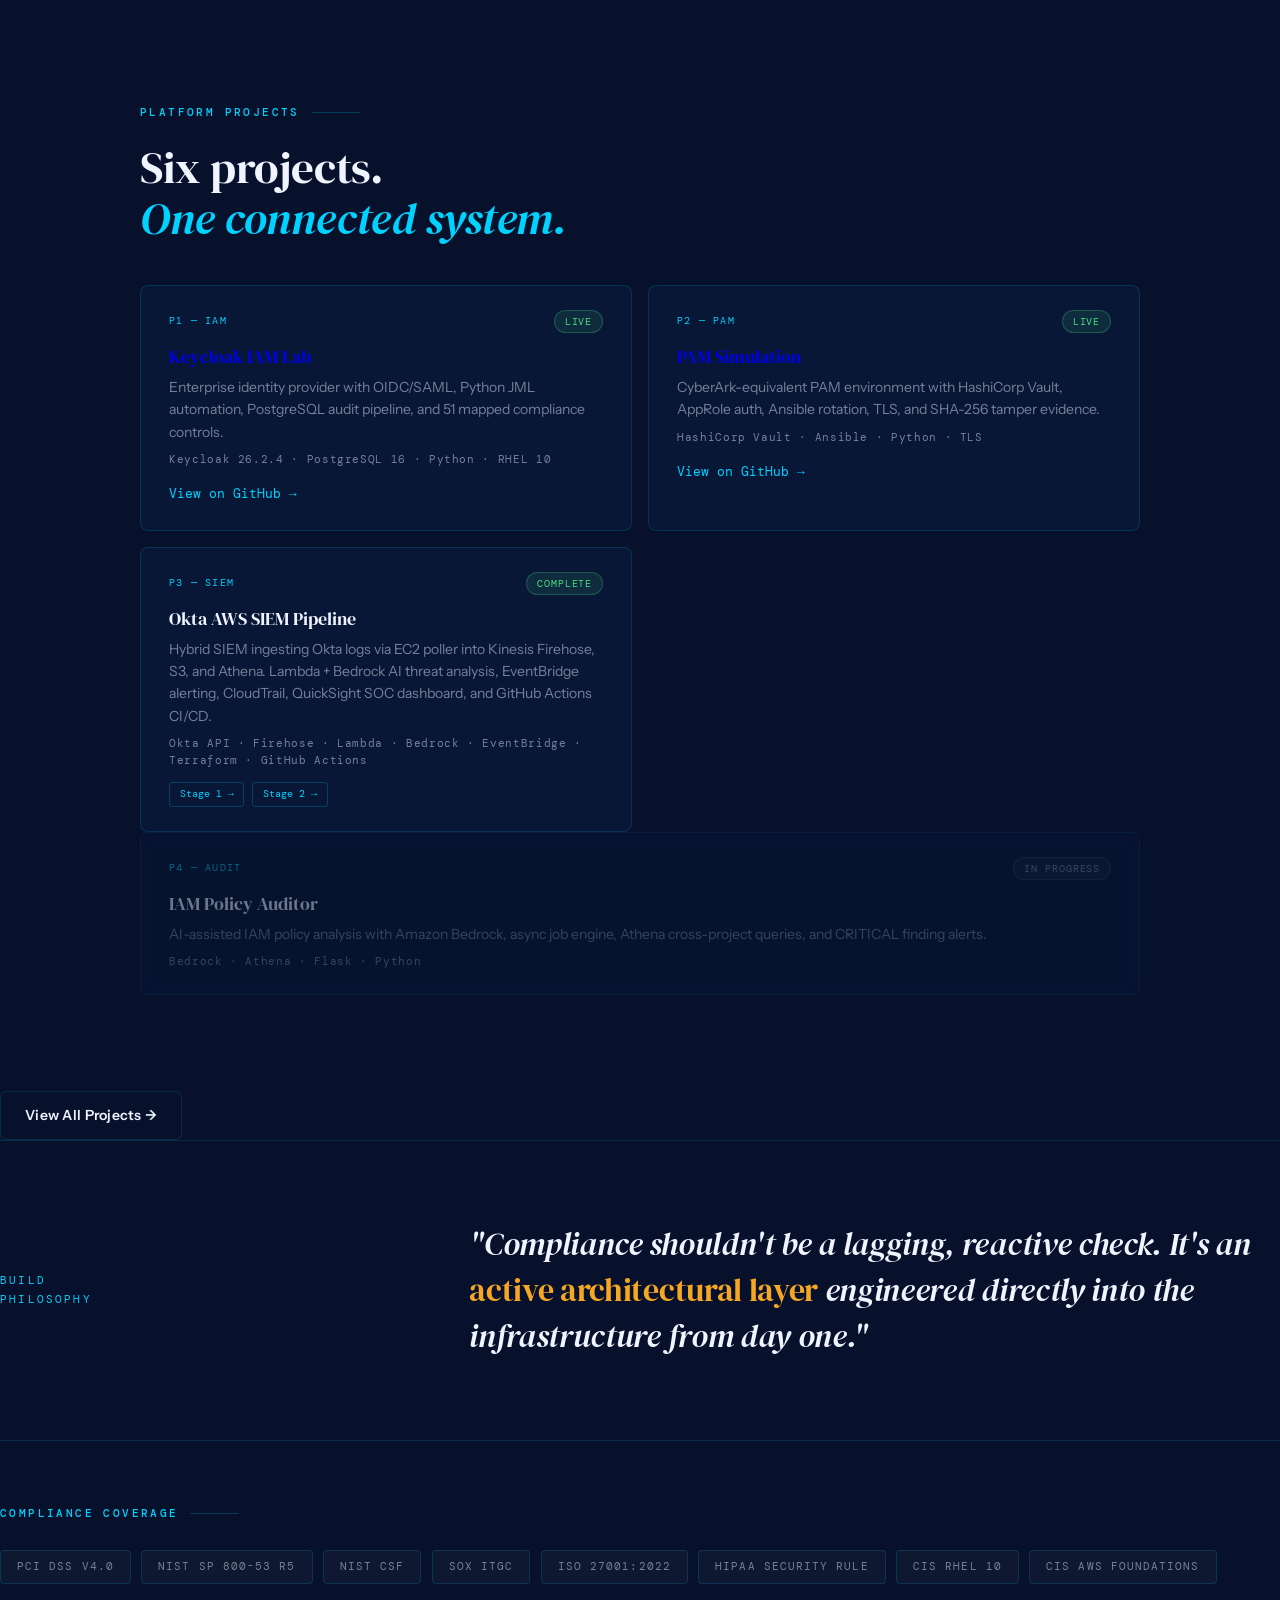
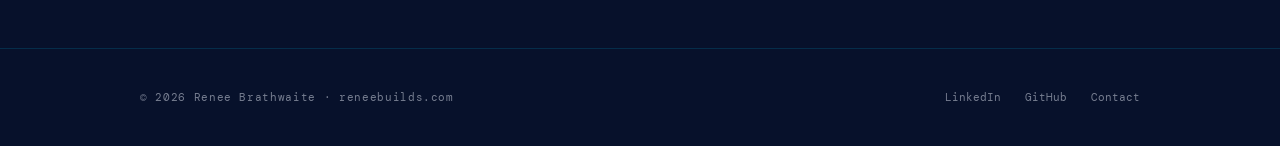
==== commit f779d432: "docs: update index and projects pp to reflect current status." ====
--- a/index.html
+++ b/index.html
@@ -116,11 +116,16 @@
           <div class="proj-tech">HashiCorp Vault · Ansible · Python · TLS</div>
           <span class="proj-arrow">View on GitHub →</span>
         </a>
-        <div class="proj-card planned" style="opacity:0.7;">
-          <div class="proj-meta"><span class="proj-id">P3 — SIEM</span><span class="proj-status" style="font-family:var(--font-mono);font-size:0.6rem;letter-spacing:0.1em;text-transform:uppercase;padding:0.2rem 0.6rem;border-radius:100px;color:var(--gold);background:var(--gold-dim);border:1px solid var(--gold-border);">Stage 1 ✓</span></div>
-          <h3>Okta SIEM Pipeline</h3>
-          <p class="proj-desc">AWS-native SIEM with Okta event polling, CloudWatch threat detection, SNS alerting, and Terraform infrastructure. Ingestion pipeline staged — Okta tenant active, AWS credentials configured, Secrets Manager path defined.</p>
-          <div class="proj-tech">AWS · Okta API · CloudWatch · SNS · Secrets Manager</div>
+        <div class="proj-card live" style="cursor:default;">
+          <div class="proj-meta"><span class="proj-id">P3 — SIEM</span><span class="proj-status status-live">Complete</span></div>
+          <h3>Okta AWS SIEM Pipeline</h3>
+          <p class="proj-desc">Hybrid SIEM ingesting Okta logs via EC2 poller into Kinesis Firehose, S3, and Athena. Lambda + Bedrock AI threat analysis, EventBridge alerting, CloudTrail, QuickSight SOC dashboard, and GitHub Actions CI/CD.</p>
+          <div class="proj-tech">Okta API · Firehose · Lambda · Bedrock · EventBridge · Terraform · GitHub Actions</div>
+          <div style="display:flex;gap:0.5rem;margin-top:0.75rem;">
+            <a href="https://github.com/ReneeBuildsTech/okta-aws-siem" style="font-family:var(--font-mono);font-size:0.65rem;color:var(--cyan);text-decoration:none;border:1px solid var(--cyan-border);padding:0.2rem 0.6rem;border-radius:3px;" target="_blank" rel="noopener">Stage 1 →</a>
+            <a href="https://github.com/ReneeBuildsTech/project-3-okta-siem-stage2" style="font-family:var(--font-mono);font-size:0.65rem;color:var(--cyan);text-decoration:none;border:1px solid var(--cyan-border);padding:0.2rem 0.6rem;border-radius:3px;" target="_blank" rel="noopener">Stage 2 →</a>
+          </div>
+        </div>
         </div>
         <div class="proj-card planned">
           <div class="proj-meta"><span class="proj-id">P4 — Audit</span><span class="proj-status status-planned">In Progress</span></div>
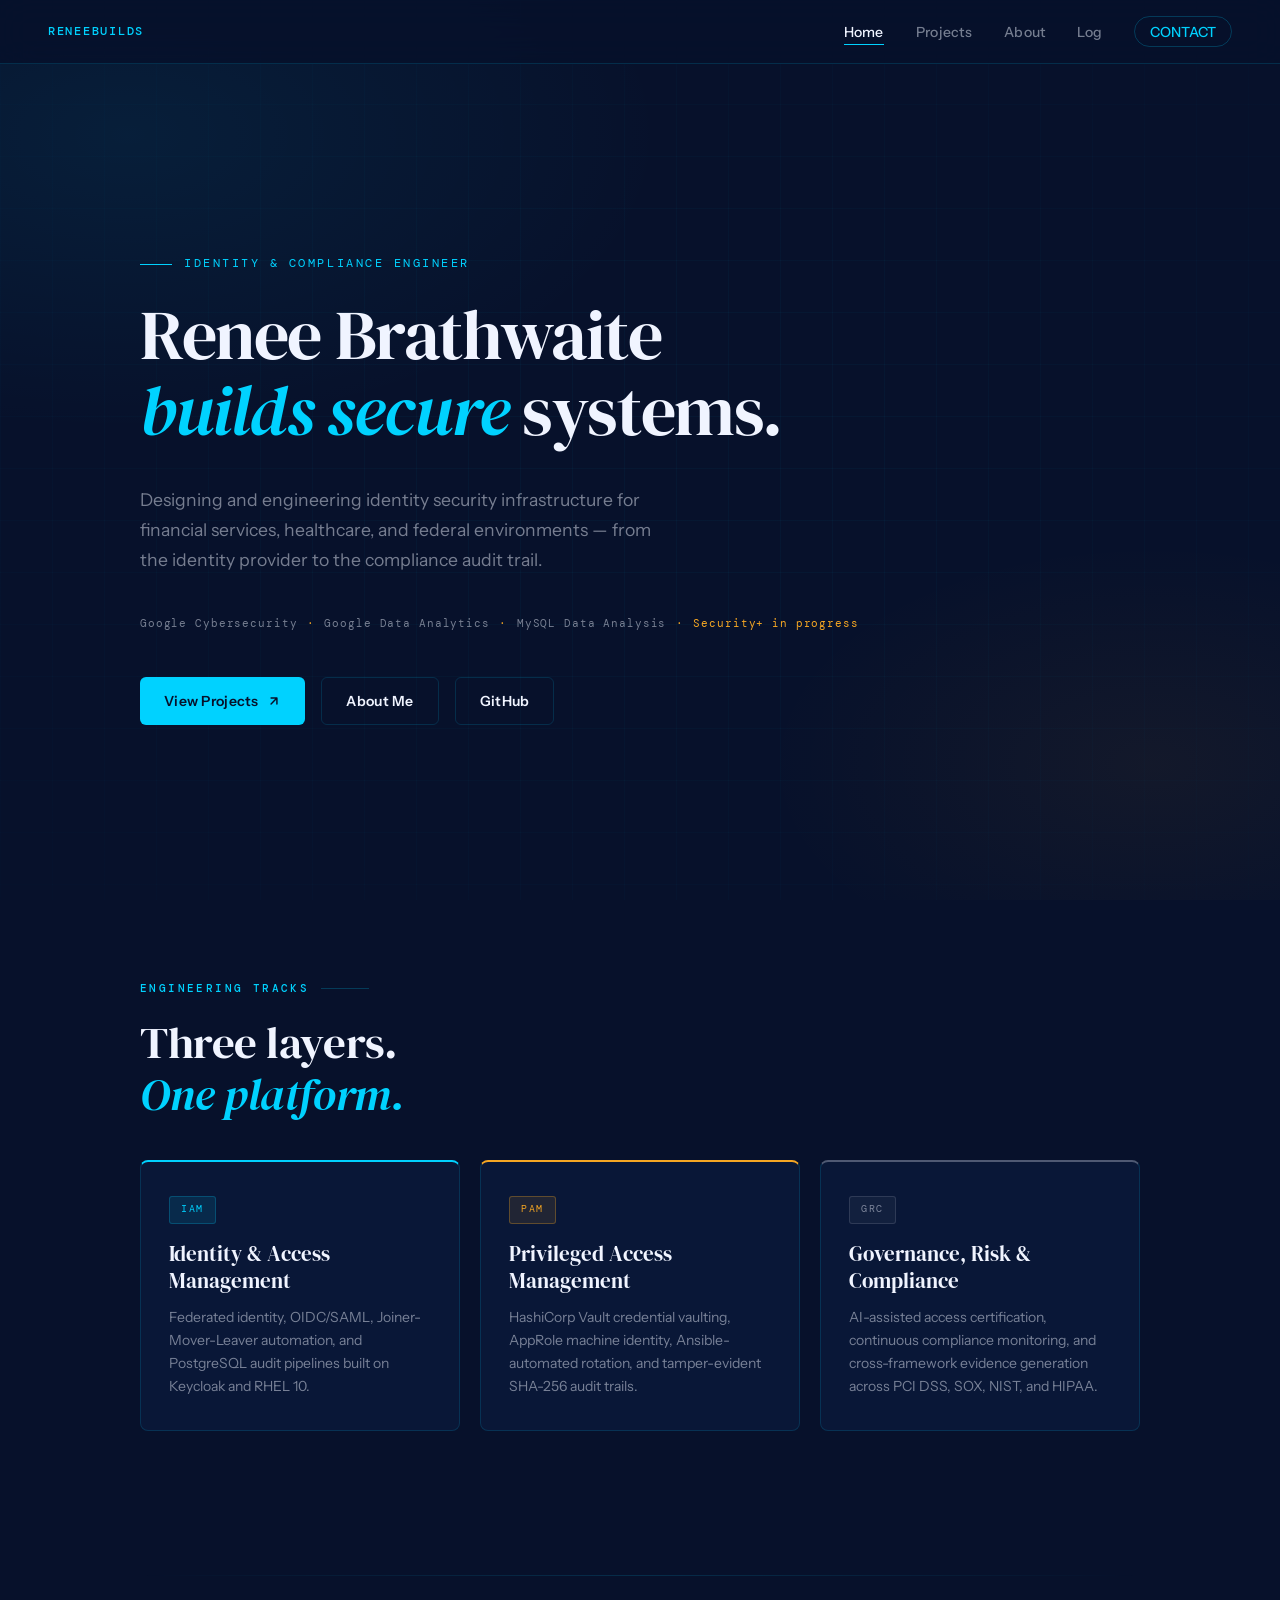
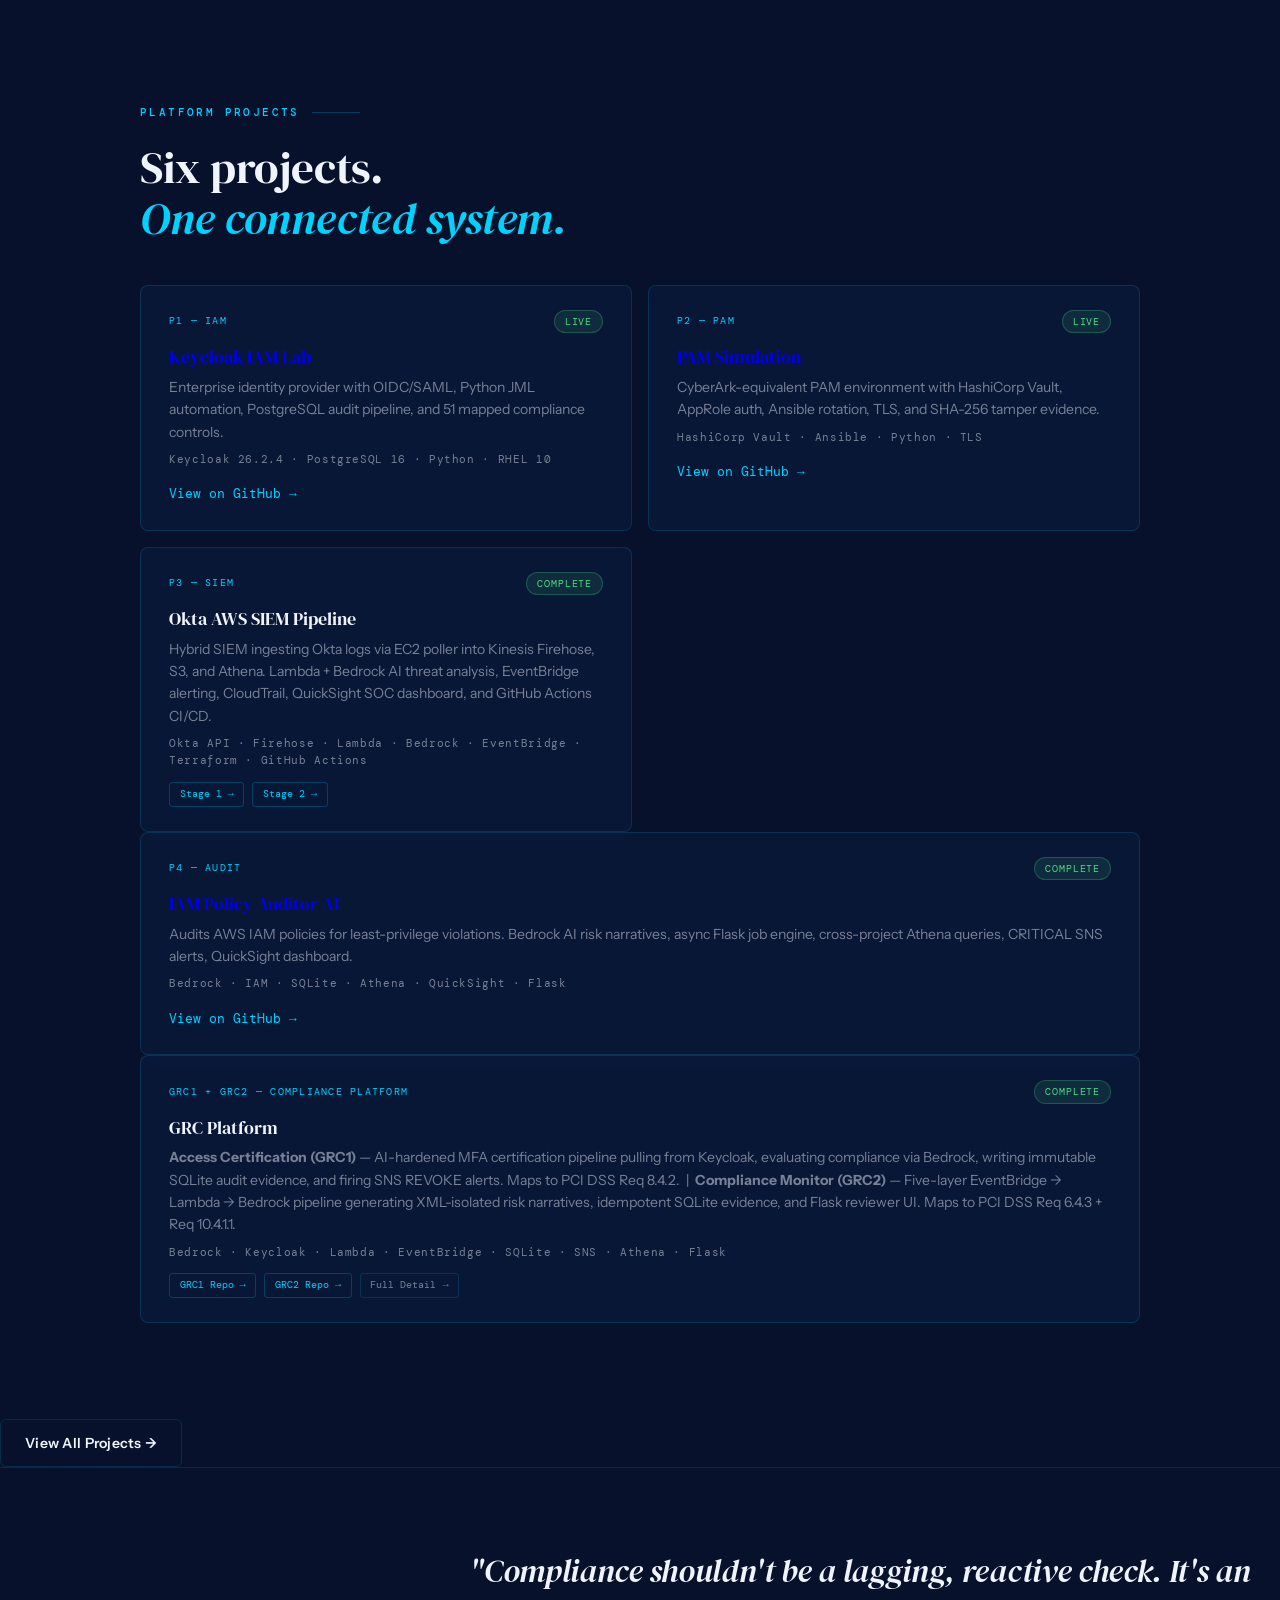
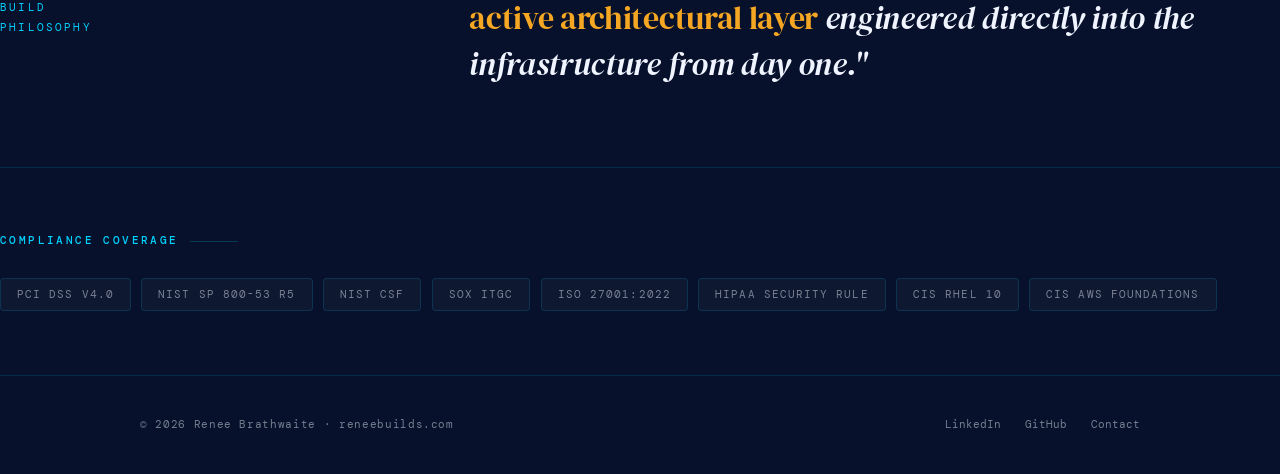
==== commit 2843972d: "Updated about, index and projects pages feat: update to reflect that all 6 primary projects are comp" ====
--- a/index.html
+++ b/index.html
@@ -127,11 +127,23 @@
           </div>
         </div>
         </div>
-        <div class="proj-card planned">
-          <div class="proj-meta"><span class="proj-id">P4 — Audit</span><span class="proj-status status-planned">In Progress</span></div>
-          <h3>IAM Policy Auditor</h3>
-          <p class="proj-desc">AI-assisted IAM policy analysis with Amazon Bedrock, async job engine, Athena cross-project queries, and CRITICAL finding alerts.</p>
-          <div class="proj-tech">Bedrock · Athena · Flask · Python</div>
+        <a href="https://github.com/ReneeBuildsTech/iam-auditor-ai" class="proj-card live" target="_blank" rel="noopener">
+          <div class="proj-meta"><span class="proj-id">P4 — Audit</span><span class="proj-status status-live">Complete</span></div>
+          <h3>IAM Policy Auditor AI</h3>
+          <p class="proj-desc">Audits AWS IAM policies for least-privilege violations. Bedrock AI risk narratives, async Flask job engine, cross-project Athena queries, CRITICAL SNS alerts, QuickSight dashboard.</p>
+          <div class="proj-tech">Bedrock · IAM · SQLite · Athena · QuickSight · Flask</div>
+          <span class="proj-arrow">View on GitHub →</span>
+        </a>
+        <div class="proj-card live" style="grid-column:1/-1;cursor:default;">
+          <div class="proj-meta"><span class="proj-id">GRC1 + GRC2 — Compliance Platform</span><span class="proj-status status-live">Complete</span></div>
+          <h3>GRC Platform</h3>
+          <p class="proj-desc"><strong>Access Certification (GRC1)</strong> — AI-hardened MFA certification pipeline pulling from Keycloak, evaluating compliance via Bedrock, writing immutable SQLite audit evidence, and firing SNS REVOKE alerts. Maps to PCI DSS Req 8.4.2. &nbsp;|&nbsp; <strong>Compliance Monitor (GRC2)</strong> — Five-layer EventBridge → Lambda → Bedrock pipeline generating XML-isolated risk narratives, idempotent SQLite evidence, and Flask reviewer UI. Maps to PCI DSS Req 6.4.3 + Req 10.4.1.1.</p>
+          <div class="proj-tech">Bedrock · Keycloak · Lambda · EventBridge · SQLite · SNS · Athena · Flask</div>
+          <div style="display:flex;gap:0.5rem;margin-top:0.75rem;">
+            <a href="https://github.com/ReneeBuildsTech/grc-access-ai" style="font-family:var(--font-mono);font-size:0.65rem;color:var(--cyan);text-decoration:none;border:1px solid var(--cyan-border);padding:0.2rem 0.6rem;border-radius:3px;" target="_blank" rel="noopener">GRC1 Repo →</a>
+            <a href="https://github.com/ReneeBuildsTech/grc-compliance-monitor" style="font-family:var(--font-mono);font-size:0.65rem;color:var(--cyan);text-decoration:none;border:1px solid var(--cyan-border);padding:0.2rem 0.6rem;border-radius:3px;" target="_blank" rel="noopener">GRC2 Repo →</a>
+            <a href="projects.html" style="font-family:var(--font-mono);font-size:0.65rem;color:var(--muted);text-decoration:none;border:1px solid var(--border);padding:0.2rem 0.6rem;border-radius:3px;">Full Detail →</a>
+          </div>
         </div>
       </div>
       <div style="margin-top:2rem;"><a href="projects.html" class="btn btn-ghost">View All Projects →</a></div>
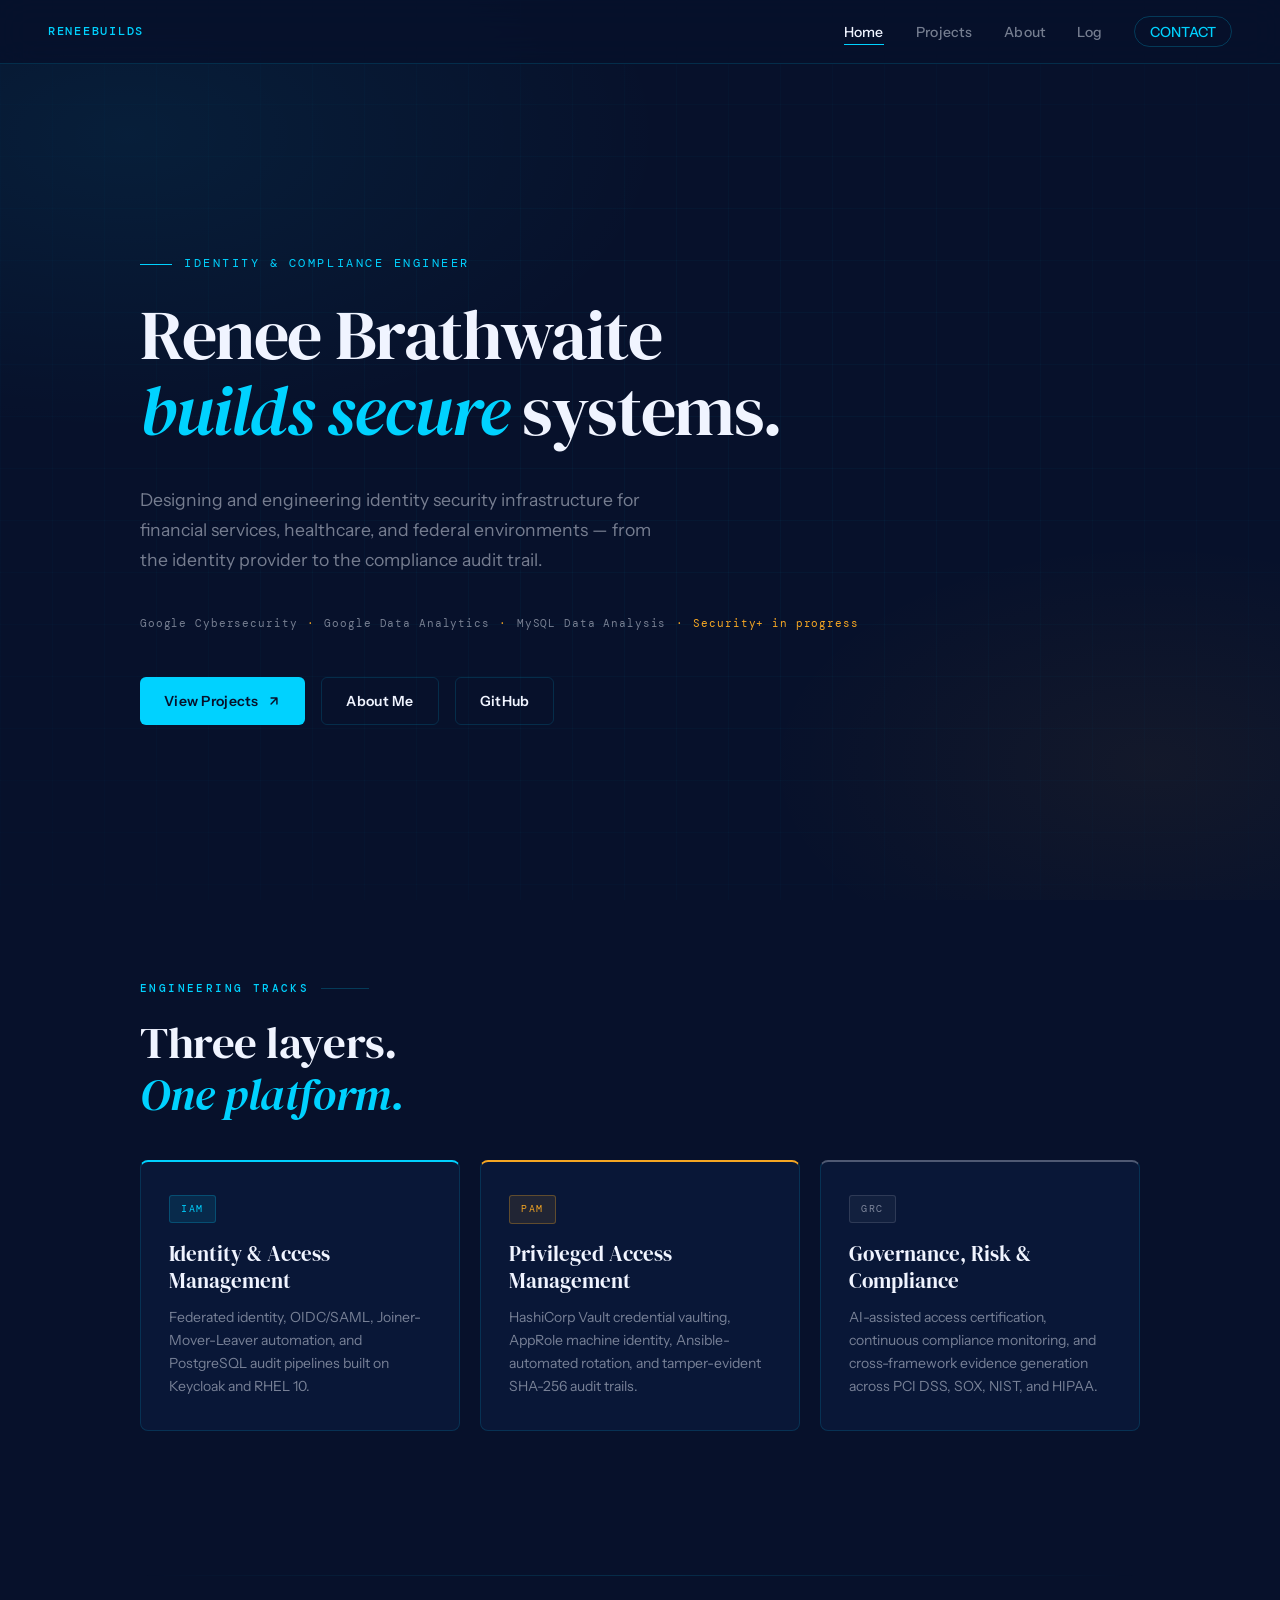
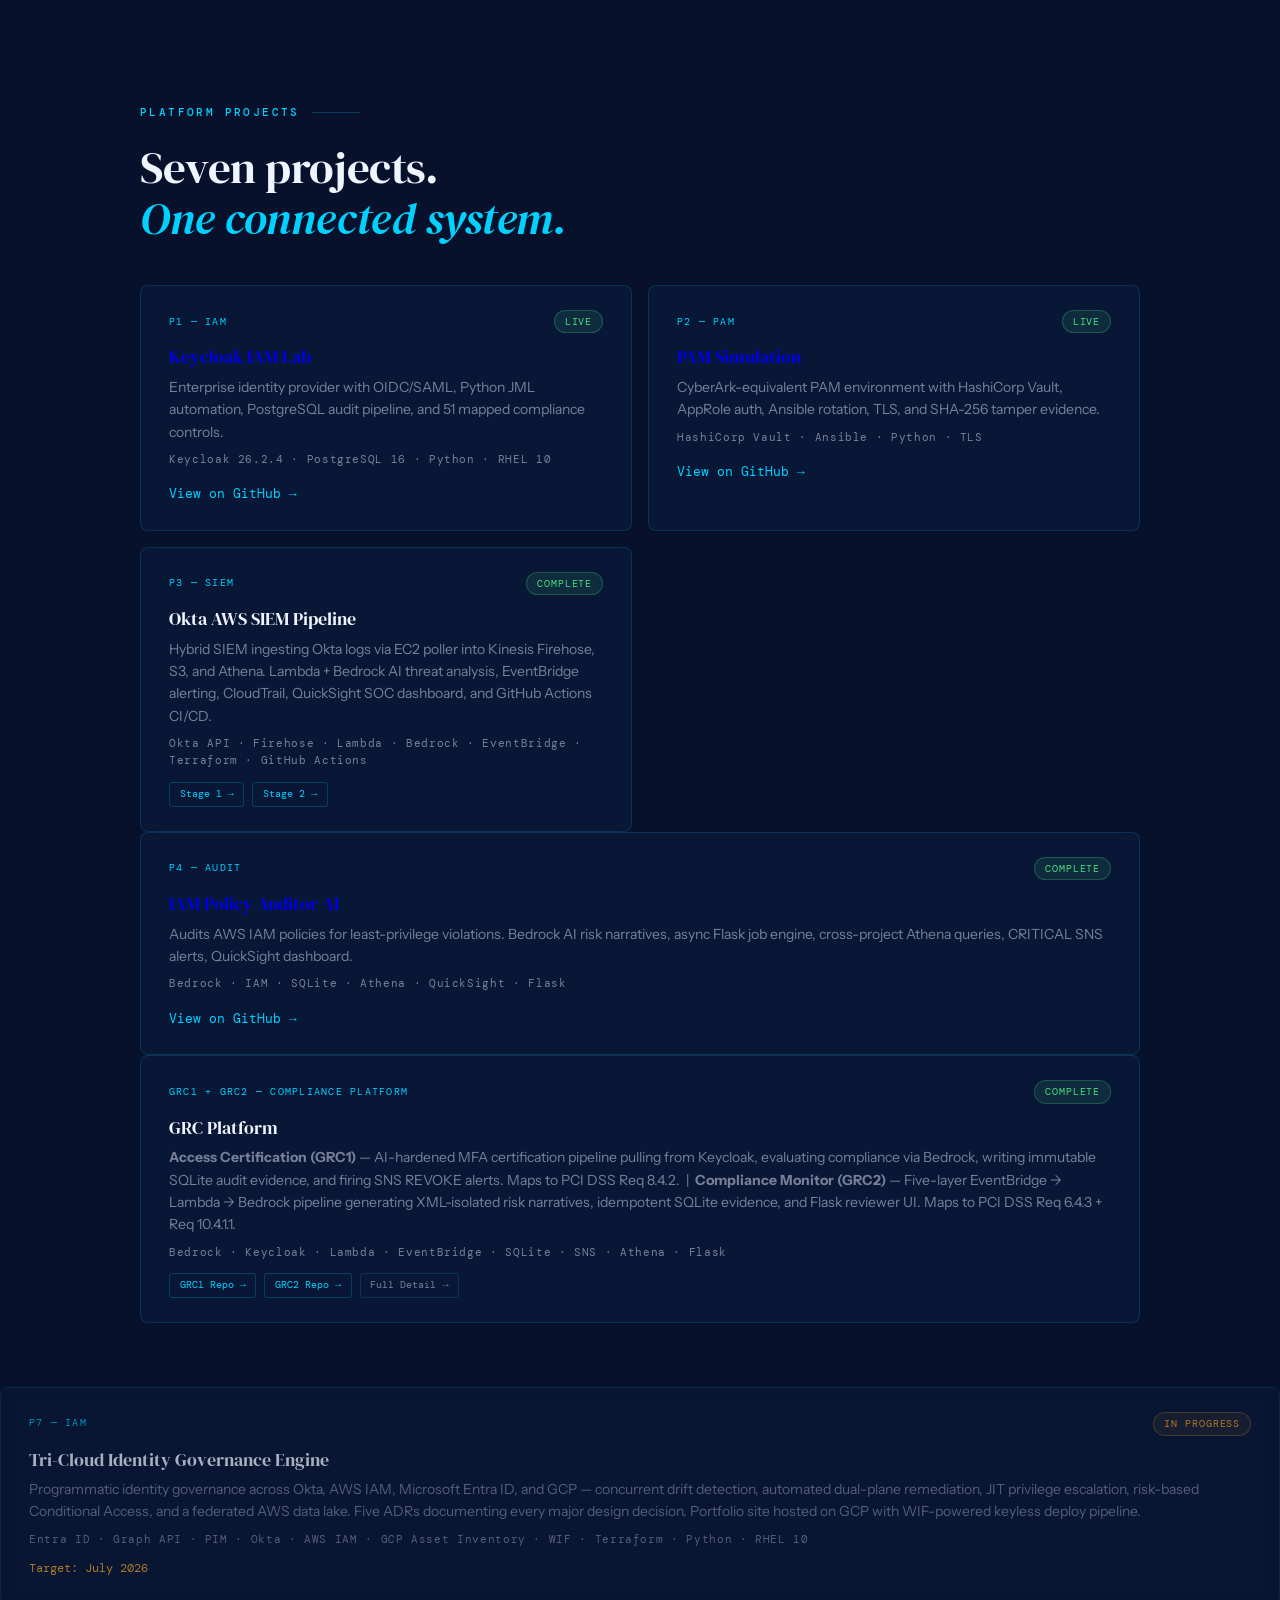
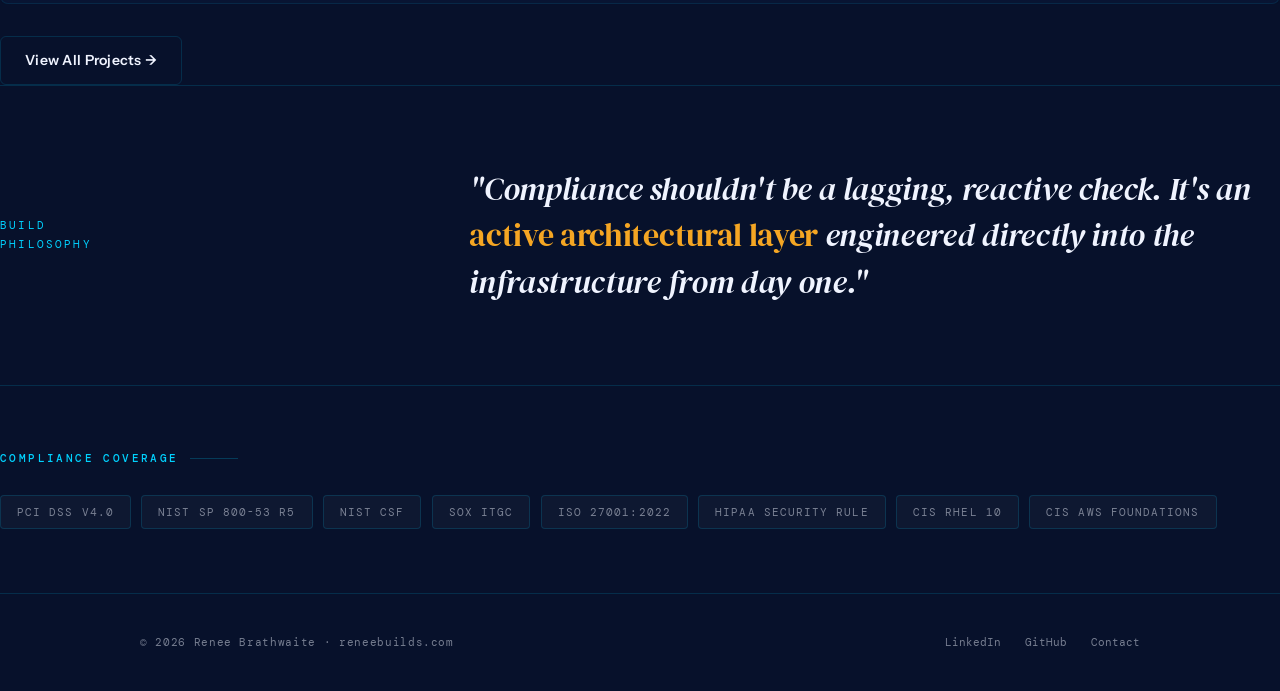
==== commit 0d1ab5b0: "feat: add P7 Tri-Cloud Identity Governance Engine - index + projects updated, compliance matrix expa" ====
--- a/index.html
+++ b/index.html
@@ -100,7 +100,7 @@
     <div class="divider"></div>
     <section class="section-sm">
       <p class="section-label">Platform Projects</p>
-      <h2>Six projects.<br><em>One connected system.</em></h2>
+      <h2>Seven projects.<br><em>One connected system.</em></h2>
       <div class="projects-grid">
         <a href="https://github.com/ReneeBuildsTech/keycloak-iam-lab" class="proj-card live" target="_blank" rel="noopener">
           <div class="proj-meta"><span class="proj-id">P1 — IAM</span><span class="proj-status status-live">Live</span></div>
@@ -146,6 +146,13 @@
           </div>
         </div>
       </div>
+        <div class="proj-card planned" style="opacity:0.7;grid-column:1/-1;">
+          <div class="proj-meta"><span class="proj-id">P7 — IAM</span><span class="coming-soon-badge" style="font-family:var(--font-mono);font-size:0.6rem;letter-spacing:0.1em;text-transform:uppercase;padding:0.2rem 0.6rem;border-radius:100px;color:var(--gold);background:var(--gold-dim);border:1px solid var(--gold-border);">In Progress</span></div>
+          <h3>Tri-Cloud Identity Governance Engine</h3>
+          <p class="proj-desc">Programmatic identity governance across Okta, AWS IAM, Microsoft Entra ID, and GCP — concurrent drift detection, automated dual-plane remediation, JIT privilege escalation, risk-based Conditional Access, and a federated AWS data lake. Five ADRs documenting every major design decision. Portfolio site hosted on GCP with WIF-powered keyless deploy pipeline.</p>
+          <div class="proj-tech">Entra ID · Graph API · PIM · Okta · AWS IAM · GCP Asset Inventory · WIF · Terraform · Python · RHEL 10</div>
+          <span style="font-family:var(--font-mono);font-size:0.72rem;color:var(--gold);margin-top:0.75rem;display:inline-block;">Target: July 2026</span>
+        </div>
       <div style="margin-top:2rem;"><a href="projects.html" class="btn btn-ghost">View All Projects →</a></div>
     </section>
     <section class="philosophy">
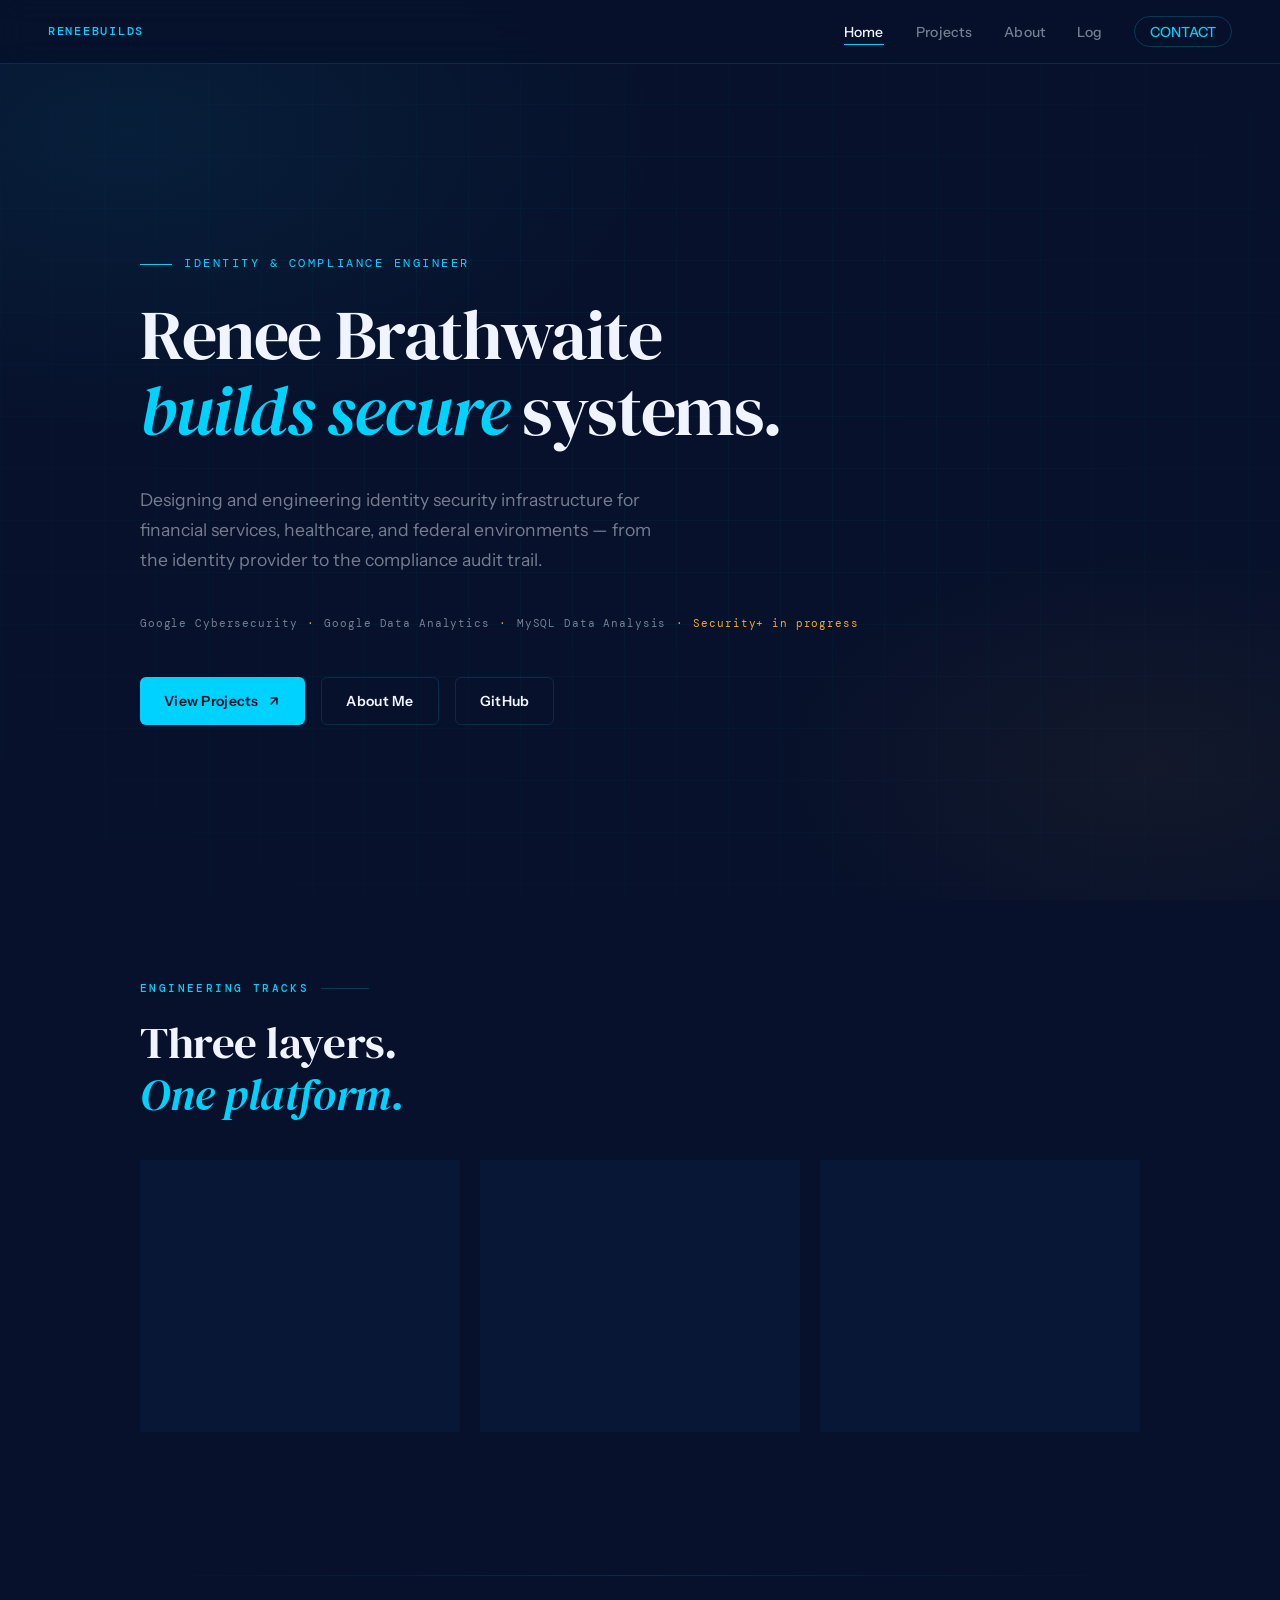
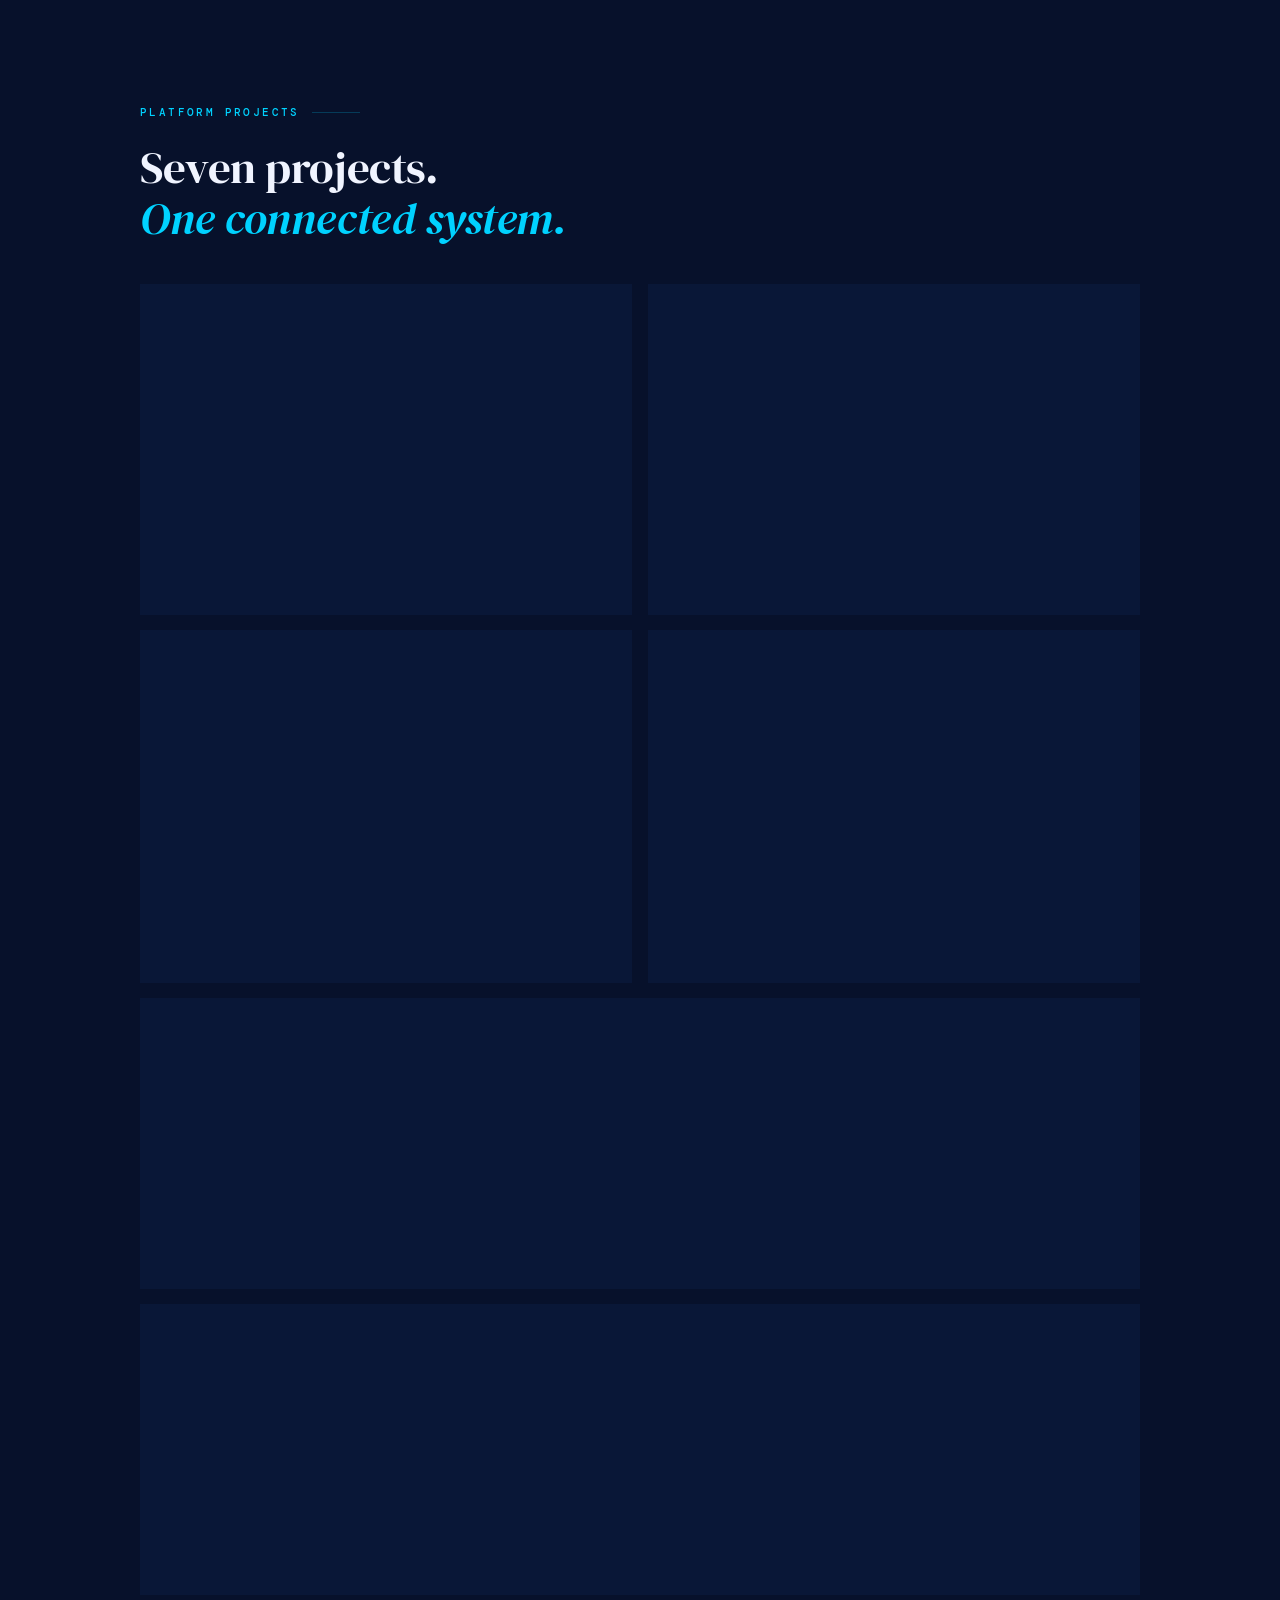
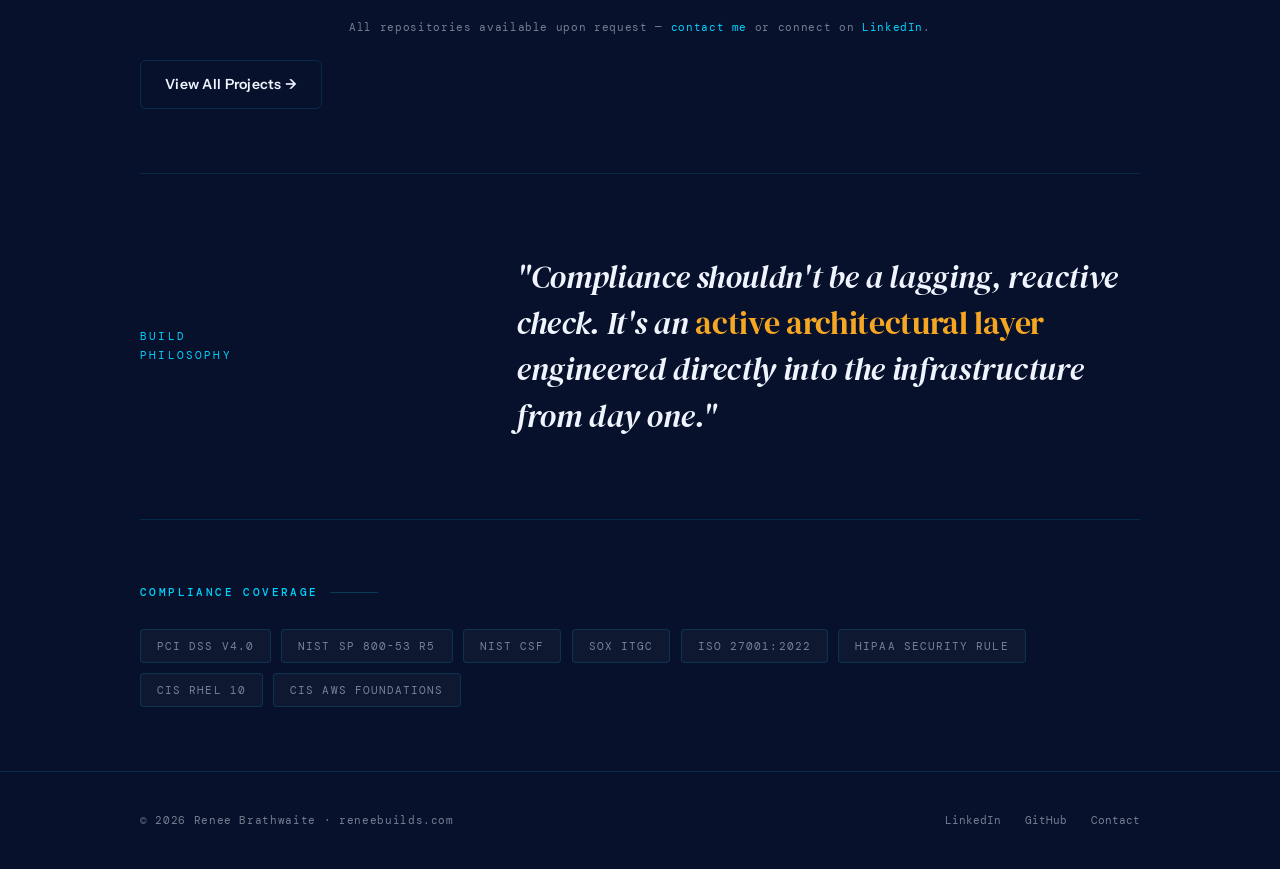
==== commit 5a6698af: "feat: update all project cards to Complete, replace P7 with MIG, add infrastructure page, fix CIS ma" ====
--- a/index.html
+++ b/index.html
@@ -102,58 +102,55 @@
       <p class="section-label">Platform Projects</p>
       <h2>Seven projects.<br><em>One connected system.</em></h2>
       <div class="projects-grid">
-        <a href="https://github.com/ReneeBuildsTech/keycloak-iam-lab" class="proj-card live" target="_blank" rel="noopener">
-          <div class="proj-meta"><span class="proj-id">P1 — IAM</span><span class="proj-status status-live">Live</span></div>
+        <div class="proj-card live">
+          <div class="proj-meta"><span class="proj-id">P1 — IAM</span><span class="proj-status status-live">Complete</span></div>
           <h3>Keycloak IAM Lab</h3>
-          <p class="proj-desc">Enterprise identity provider with OIDC/SAML, Python JML automation, PostgreSQL audit pipeline, and 51 mapped compliance controls.</p>
-          <div class="proj-tech">Keycloak 26.2.4 · PostgreSQL 16 · Python · RHEL 10</div>
-          <span class="proj-arrow">View on GitHub →</span>
-        </a>
-        <a href="https://github.com/ReneeBuildsTech/pam-sim" class="proj-card live" target="_blank" rel="noopener">
-          <div class="proj-meta"><span class="proj-id">P2 — PAM</span><span class="proj-status status-live">Live</span></div>
+          <p class="proj-desc">Enterprise IAM platform with OIDC/SAML, Python JML lifecycle automation, PostgreSQL audit schema, and 51 mapped compliance controls. Enhanced with Kubernetes Operator deployment, Prometheus/Grafana/Alertmanager observability stack, NetworkPolicy hardening, and per-workload ServiceAccounts — each fix traced to a verified root cause.</p>
+          <div class="proj-tech">Keycloak 26.2.4 · PostgreSQL 16 · Python · Kubernetes · Prometheus · RHEL 10</div>
+          <span style="font-family:var(--font-mono);font-size:0.65rem;color:var(--muted);border:1px solid var(--border);padding:0.2rem 0.6rem;border-radius:3px;display:inline-block;margin-top:0.75rem;">Repo · On Request</span>
+        </div>
+        <div class="proj-card live">
+          <div class="proj-meta"><span class="proj-id">P2 — PAM</span><span class="proj-status status-live">Complete</span></div>
           <h3>PAM Simulation</h3>
-          <p class="proj-desc">CyberArk-equivalent PAM environment with HashiCorp Vault, AppRole auth, Ansible rotation, TLS, and SHA-256 tamper evidence.</p>
-          <div class="proj-tech">HashiCorp Vault · Ansible · Python · TLS</div>
-          <span class="proj-arrow">View on GitHub →</span>
-        </a>
+          <p class="proj-desc">CyberArk-equivalent PAM environment with HashiCorp Vault, AppRole auth, Ansible rotation, TLS, and SHA-256 tamper evidence. Enhanced with Vault Agent Injector on Kubernetes — including root-cause investigation of a silent cert-rotation failure masked by a permissive webhook policy — plus RBAC and NetworkPolicy hardening.</p>
+          <div class="proj-tech">HashiCorp Vault · Ansible · Python · Kubernetes · cert-manager · TLS</div>
+          <span style="font-family:var(--font-mono);font-size:0.65rem;color:var(--muted);border:1px solid var(--border);padding:0.2rem 0.6rem;border-radius:3px;display:inline-block;margin-top:0.75rem;">Repo · On Request</span>
+        </div>
         <div class="proj-card live" style="cursor:default;">
           <div class="proj-meta"><span class="proj-id">P3 — SIEM</span><span class="proj-status status-live">Complete</span></div>
           <h3>Okta AWS SIEM Pipeline</h3>
-          <p class="proj-desc">Hybrid SIEM ingesting Okta logs via EC2 poller into Kinesis Firehose, S3, and Athena. Lambda + Bedrock AI threat analysis, EventBridge alerting, CloudTrail, QuickSight SOC dashboard, and GitHub Actions CI/CD.</p>
-          <div class="proj-tech">Okta API · Firehose · Lambda · Bedrock · EventBridge · Terraform · GitHub Actions</div>
-          <div style="display:flex;gap:0.5rem;margin-top:0.75rem;">
-            <a href="https://github.com/ReneeBuildsTech/okta-aws-siem" style="font-family:var(--font-mono);font-size:0.65rem;color:var(--cyan);text-decoration:none;border:1px solid var(--cyan-border);padding:0.2rem 0.6rem;border-radius:3px;" target="_blank" rel="noopener">Stage 1 →</a>
-            <a href="https://github.com/ReneeBuildsTech/project-3-okta-siem-stage2" style="font-family:var(--font-mono);font-size:0.65rem;color:var(--cyan);text-decoration:none;border:1px solid var(--cyan-border);padding:0.2rem 0.6rem;border-radius:3px;" target="_blank" rel="noopener">Stage 2 →</a>
-          </div>
+          <p class="proj-desc">Hybrid SIEM ingesting Okta logs via EC2 poller into Kinesis Firehose, S3, and Athena. Lambda + Bedrock AI threat analysis, EventBridge alerting, CloudTrail Insights anomaly detection, QuickSight SOC dashboard, and GitHub Actions GitOps CI/CD. Shared data lake consumed by P4, GRC P2, and MIG.</p>
+          <div class="proj-tech">Okta API · Firehose · Lambda · Bedrock · EventBridge · CloudTrail · Terraform · GitHub Actions</div>
+          <span style="font-family:var(--font-mono);font-size:0.65rem;color:var(--muted);border:1px solid var(--border);padding:0.2rem 0.6rem;border-radius:3px;display:inline-block;margin-top:0.75rem;">Repo · On Request</span>
         </div>
-        </div>
-        <a href="https://github.com/ReneeBuildsTech/iam-auditor-ai" class="proj-card live" target="_blank" rel="noopener">
+        <div class="proj-card live">
           <div class="proj-meta"><span class="proj-id">P4 — Audit</span><span class="proj-status status-live">Complete</span></div>
           <h3>IAM Policy Auditor AI</h3>
-          <p class="proj-desc">Audits AWS IAM policies for least-privilege violations. Bedrock AI risk narratives, async Flask job engine, cross-project Athena queries, CRITICAL SNS alerts, QuickSight dashboard.</p>
-          <div class="proj-tech">Bedrock · IAM · SQLite · Athena · QuickSight · Flask</div>
-          <span class="proj-arrow">View on GitHub →</span>
-        </a>
+          <p class="proj-desc">Audits AWS IAM policies for least-privilege violations via a 13-rule weighted engine. Bedrock AI risk narratives, async Flask job engine, cross-project Athena correlation, CRITICAL SNS alerts. ITDR Wave added Azure RBAC detection (6 rules), JIT access remediation, Prometheus/Grafana observability, and shared Alertmanager routing with MIG — catching two real production bugs via FP/FN testing before they shipped.</p>
+          <div class="proj-tech">Bedrock · IAM · Prometheus · Grafana · Kubernetes · Athena · Flask · Python</div>
+          <span style="font-family:var(--font-mono);font-size:0.65rem;color:var(--muted);border:1px solid var(--border);padding:0.2rem 0.6rem;border-radius:3px;display:inline-block;margin-top:0.75rem;">Repo · On Request</span>
+        </div>
         <div class="proj-card live" style="grid-column:1/-1;cursor:default;">
           <div class="proj-meta"><span class="proj-id">GRC1 + GRC2 — Compliance Platform</span><span class="proj-status status-live">Complete</span></div>
           <h3>GRC Platform</h3>
-          <p class="proj-desc"><strong>Access Certification (GRC1)</strong> — AI-hardened MFA certification pipeline pulling from Keycloak, evaluating compliance via Bedrock, writing immutable SQLite audit evidence, and firing SNS REVOKE alerts. Maps to PCI DSS Req 8.4.2. &nbsp;|&nbsp; <strong>Compliance Monitor (GRC2)</strong> — Five-layer EventBridge → Lambda → Bedrock pipeline generating XML-isolated risk narratives, idempotent SQLite evidence, and Flask reviewer UI. Maps to PCI DSS Req 6.4.3 + Req 10.4.1.1.</p>
-          <div class="proj-tech">Bedrock · Keycloak · Lambda · EventBridge · SQLite · SNS · Athena · Flask</div>
-          <div style="display:flex;gap:0.5rem;margin-top:0.75rem;">
-            <a href="https://github.com/ReneeBuildsTech/grc-access-ai" style="font-family:var(--font-mono);font-size:0.65rem;color:var(--cyan);text-decoration:none;border:1px solid var(--cyan-border);padding:0.2rem 0.6rem;border-radius:3px;" target="_blank" rel="noopener">GRC1 Repo →</a>
-            <a href="https://github.com/ReneeBuildsTech/grc-compliance-monitor" style="font-family:var(--font-mono);font-size:0.65rem;color:var(--cyan);text-decoration:none;border:1px solid var(--cyan-border);padding:0.2rem 0.6rem;border-radius:3px;" target="_blank" rel="noopener">GRC2 Repo →</a>
+          <p class="proj-desc"><strong>Access Certification (GRC1)</strong> — AI-hardened MFA certification pipeline pulling live identity state from Keycloak, evaluating compliance via Bedrock with prompt injection protection, writing immutable SQLite audit evidence, and firing SNS REVOKE alerts. Enhanced with full Kubernetes deployment, OIDC login gate, Jenkins CI/CD, and NetworkPolicy hardening. Maps to PCI DSS Req 8.4.2. &nbsp;|&nbsp; <strong>Compliance Monitor (GRC2)</strong> — EventBridge → Lambda → Bedrock pipeline generating XML-isolated risk narratives, idempotent SQLite evidence, and Flask reviewer UI with 30s auto-refresh. Maps to PCI DSS Req 6.4.3 + Req 10.4.1.1.</p>
+          <div class="proj-tech">Bedrock · Keycloak · Lambda · EventBridge · Kubernetes · Jenkins · SQLite · SNS · Athena · Flask</div>
+          <div style="display:flex;gap:0.5rem;flex-wrap:wrap;margin-top:0.75rem;">
+            <span style="font-family:var(--font-mono);font-size:0.65rem;color:var(--muted);border:1px solid var(--border);padding:0.2rem 0.6rem;border-radius:3px;">GRC1 · On Request</span>
+            <span style="font-family:var(--font-mono);font-size:0.65rem;color:var(--muted);border:1px solid var(--border);padding:0.2rem 0.6rem;border-radius:3px;">GRC2 · On Request</span>
             <a href="projects.html" style="font-family:var(--font-mono);font-size:0.65rem;color:var(--muted);text-decoration:none;border:1px solid var(--border);padding:0.2rem 0.6rem;border-radius:3px;">Full Detail →</a>
           </div>
         </div>
+        <div class="proj-card live" style="grid-column:1/-1;cursor:default;">
+          <div class="proj-meta"><span class="proj-id">MIG — Multicloud Identity Governance</span><span class="proj-status status-live">Complete</span></div>
+          <h3>Multicloud Identity Governance &amp; Entitlement Engine</h3>
+          <p class="proj-desc">Reconciliation and entitlement engine pulling live state from Okta, AWS IAM, and GCP concurrently on a 6-hour cadence — detecting orphaned accounts, inactive credentials, and ungoverned service accounts across all three planes and auto-remediating under a circuit breaker. ITDR Wave added full Prometheus/Grafana/Alertmanager observability, cross-project Athena correlation with P4, and NHI governance that caught the engine's own service account as ungoverned in its first live run. GCP hosting for this site is a byproduct of this project — deployed via Terraform + WIF-federated GitHub Actions with zero stored credentials.</p>
+          <div class="proj-tech">Okta · AWS IAM · GCP · Prometheus · Grafana · Alertmanager · Terraform · WIF · Athena · Python · k3s</div>
+          <span style="font-family:var(--font-mono);font-size:0.65rem;color:var(--muted);border:1px solid var(--border);padding:0.2rem 0.6rem;border-radius:3px;display:inline-block;margin-top:0.75rem;">Repo · On Request</span>
+        </div>
       </div>
-        <div class="proj-card planned" style="opacity:0.7;grid-column:1/-1;">
-          <div class="proj-meta"><span class="proj-id">P7 — IAM</span><span class="coming-soon-badge" style="font-family:var(--font-mono);font-size:0.6rem;letter-spacing:0.1em;text-transform:uppercase;padding:0.2rem 0.6rem;border-radius:100px;color:var(--gold);background:var(--gold-dim);border:1px solid var(--gold-border);">In Progress</span></div>
-          <h3>Tri-Cloud Identity Governance Engine</h3>
-          <p class="proj-desc">Programmatic identity governance across Okta, AWS IAM, Microsoft Entra ID, and GCP — concurrent drift detection, automated dual-plane remediation, JIT privilege escalation, risk-based Conditional Access, and a federated AWS data lake. Five ADRs documenting every major design decision. Portfolio site hosted on GCP with WIF-powered keyless deploy pipeline.</p>
-          <div class="proj-tech">Entra ID · Graph API · PIM · Okta · AWS IAM · GCP Asset Inventory · WIF · Terraform · Python · RHEL 10</div>
-          <span style="font-family:var(--font-mono);font-size:0.72rem;color:var(--gold);margin-top:0.75rem;display:inline-block;">Target: July 2026</span>
-        </div>
-      <div style="margin-top:2rem;"><a href="projects.html" class="btn btn-ghost">View All Projects →</a></div>
+      <p style="font-family:var(--font-mono);font-size:0.68rem;color:var(--muted);letter-spacing:0.06em;margin-top:1.5rem;text-align:center;">All repositories available upon request — <a href="contact.html" style="color:var(--cyan);text-decoration:none;">contact me</a> or connect on <a href="https://www.linkedin.com/in/reneebuilds" style="color:var(--cyan);text-decoration:none;" target="_blank" rel="noopener">LinkedIn</a>.</p>
+      <div style="margin-top:1.5rem;"><a href="projects.html" class="btn btn-ghost">View All Projects →</a></div>
     </section>
     <section class="philosophy">
       <div class="philosophy-inner">
